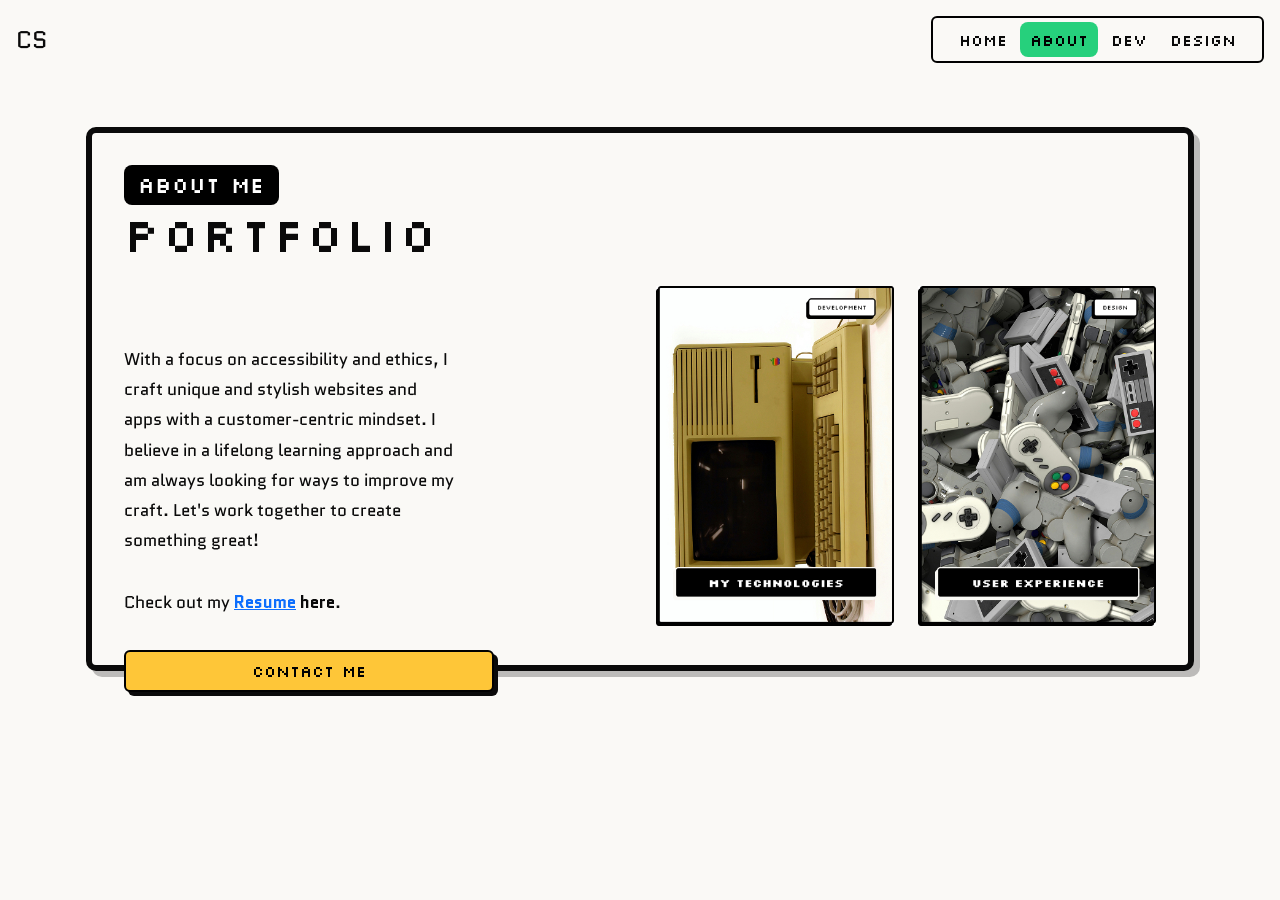
==== about.html @ 468667d7 "layout edits" ====
<!DOCTYPE html>
<html lang="en">

<head>
    <meta charset="UTF-8">
    <meta name="viewport" content="width=device-width, initial-scale=1.0">
    <title>About - Christina Suzuki</title>

    <link href="https://cdn.jsdelivr.net/npm/bootstrap@5.3.0/dist/css/bootstrap.min.css" rel="stylesheet">
    <link href="https://fonts.googleapis.com/css2?family=Quantico:wght@700&display=swap" rel="stylesheet">
    <link href="https://fonts.googleapis.com/css2?family=Silkscreen&display=swap" rel="stylesheet">
    <link href="https://fonts.googleapis.com/css2?family=Tiny5&display=swap" rel="stylesheet">
    <link rel="stylesheet" href="style.css">
</head>

<body class="theme-light text-center page-about">
    <header class="d-flex align-items-center p-3">
        <div class="logo fs-4 text-uppercase">CS</div>
        <nav>
            <ul class="nav border border-light rounded px-3 nav-pills-container">
                <li class="nav-item"><a class="nav-link text-light" href="index.html">Home</a></li>
                <li class="nav-item"><a class="nav-link text-light active" href="about.html">About</a></li>
                <li class="nav-item"><a class="nav-link text-light" href="dev.html">Dev</a></li>
                <li class="nav-item"><a class="nav-link text-light" href="design.html">Design</a></li>
            </ul>
        </nav>
    </header>

    <main class="container my-5">
        <div class="frame">
            <div class="mb-4">
                <div class="about-me-container">
                    <h2 class="h5 m-0 about-me-heading">ABOUT ME</h2>
                </div>
                <h1 class="display-5 portfolio-heading text-start"
                    style="font-family: 'Silkscreen', sans-serif; letter-spacing: 3px;">
                    PORTFOLIO</h1>
            </div>

            <div class="about-grid text-start">
                <section>
                    <div class="info-frame">
                        <p>With a focus on accessibility and ethics, I craft unique and stylish websites and apps with a
                            customer-centric mindset. I believe in a lifelong learning approach and am always looking
                            for
                            ways to
                            improve my craft. Let's work together to create something great!</p>
                        <p class="mt-3">Check out my <a href="#" class="fw-bold">Resume</a> <span
                                class="fw-bold">here</span>.</p>
                        <a class="btn btn-pixel mt-3" href="mailto:christina@example.com">CONTACT ME</a>
                    </div>
                </section>

                <section>
                    <div class="row g-4">
                        <div class="col-12 col-lg-6">
                            <a href="dev.html" class="card-poster card-poster-dev" aria-label="Go to development page"
                                title="My Technologies">
                                <img class="card-image" src="./src/card-technologies.jpg" alt="My Technologies">
                            </a>
                        </div>
                        <div class="col-12 col-lg-6">
                            <a href="design.html" class="card-poster card-poster-design" aria-label="Go to design page"
                                title="User Experience">
                                <img class="card-image" src="./src/card-design.jpg" alt="User Experience">
                            </a>
                        </div>
                    </div>
                </section>
            </div>
        </div>
    </main>

    <script src="https://cdn.jsdelivr.net/npm/bootstrap@5.3.0/dist/js/bootstrap.bundle.min.js"></script>
    <script src="script.js" defer></script>
</body>

</html>
---- style.css ----
/* Theme variables */
:root {
    --bg: #000000;
    --text: #FAF9F6;
    --muted: #c9c7c3;
    --border: #FAF9F6;
    --accent-orange: #F45727;
    --accent-yellow: #FDC94A;
    --accent-teal: #3D9E9C;
    --accent-blue: #376ADA;
    --accent-green: #26d07c;
}

.theme-light {
    --bg: #FAF9F6;
    --text: #0a0a0a;
    --border: #0a0a0a;
}

/* Custom Fonts and Basic Reset */
* {
    margin: 0;
    padding: 0;
    box-sizing: border-box;
}

body {
    background-color: var(--bg);
    color: var(--text);
    font-family: 'Quantico', sans-serif;
}

/* Container and Main Content */
.container {
    width: 100%;
    padding-left: 1rem;
    padding-right: 1rem;
    margin-left: auto;
    margin-right: auto;
}

@media (min-width: 576px) {
    .container {
        max-width: 540px;
    }
}

@media (min-width: 768px) {
    .container {
        max-width: 720px;
    }
}

@media (min-width: 992px) {
    .container {
        max-width: 960px;
    }
}

@media (min-width: 1200px) {
    .container {
        max-width: 1140px;
    }
}

/* Header and Navbar Styling */
header {
    display: flex;
    align-items: center;
    justify-content: space-between;
    padding: 1rem;
}

header .logo {
    flex-shrink: 0;
    line-height: 1;
}

header nav {
    display: flex;
    align-items: center;
}

.nav-pills-container {
    backdrop-filter: blur(0.5px);
    border: 2px solid var(--border);
    border-radius: 12px;
    padding-top: 0.25rem;
    padding-bottom: 0.25rem;
    box-shadow: 0 0 0 2px rgba(0, 0, 0, 0.3) inset;
    display: flex;
    flex-wrap: wrap;
    gap: 0.25rem;
}

.nav-link {
    font-family: 'Silkscreen', sans-serif;
    color: var(--text) !important;
    transition: background-color 0.25s ease, color 0.25s ease, transform 0.15s ease;
    border-radius: 8px;
    padding: .35rem .6rem;
    white-space: nowrap;
    font-size: clamp(0.7rem, 2vw, 1rem);
}

.nav-link:hover {
    transform: translateY(-1px);
}

/* Active color per page */
.page-home .nav-link.active {
    background-color: var(--accent-orange);
    color: #000 !important;
}

.page-about .nav-link.active {
    background-color: var(--accent-green);
    color: #000 !important;
}

.page-dev .nav-link.active {
    background-color: var(--accent-blue);
    color: #fff !important;
}

.page-design .nav-link.active {
    background-color: var(--accent-yellow);
    color: #000 !important;
}

header nav {
    display: flex;
    align-items: center;
    margin-left: auto !important;
    margin-right: 0 !important;
}

/* Intro Section Styling */
.intro .highlight {
    color: var(--accent-yellow);
}

.intro .highlight:nth-child(2) {
    color: var(--accent-teal);
}

.intro .small-text {
    font-size: clamp(0.8rem, 2vw, 1rem);
    color: var(--text);
}

.intro h1 {
    font-size: clamp(2rem, 8vw, 4rem);
    word-break: break-word;
}

.intro h2 {
    font-size: clamp(1.5rem, 5vw, 3rem);
}

.intro img {
    max-width: 100%;
    height: auto;
    width: clamp(100px, 30vw, 200px);
    height: clamp(100px, 30vw, 200px);
}

/* Button Styling */
.shadow-custom {
    box-shadow: 2px 2px 0px var(--border);
    font-weight: bold;
    border-radius: 5px;
}

.buttons {
    display: flex;
    justify-content: center;
    flex-wrap: wrap;
    gap: 1rem;
}

.btn-primary {
    background-color: var(--accent-blue);
    border: none;
    transition: transform 0.3s ease, background-color 0.3s ease;
    font-size: clamp(0.9rem, 2vw, 1rem);
    padding: clamp(0.4rem, 1vw, 0.6rem) clamp(0.8rem, 2vw, 1.2rem);
}

.btn-primary:hover {
    background-color: #2563eb;
    transform: scale(1.05);
}

/* Pixel-styled button */
.btn-pixel {
    background-color: transparent;
    color: var(--text);
    border: 3px solid var(--border);
    border-radius: 6px;
    padding: .5rem 1rem;
    font-family: 'Silkscreen', sans-serif;
    box-shadow: 4px 4px 0 0 var(--border);
}

.page-about .btn-pixel {
    background-color: #FEC638;
    color: #000;
    border-color: #FEC638;
}

.btn-pixel:hover {
    filter: brightness(1.05);
}

/* Framed container for light pages */
.frame {
    background-color: var(--bg);
    color: var(--text);
    border: 6px solid var(--border);
    border-radius: 10px;
    padding: 2rem;
    box-shadow: 6px 6px 0 rgba(0, 0, 0, 0.25);
}

/* About page layout */
.about-grid {
    display: grid;
    grid-template-columns: 1fr;
    gap: 1.25rem;
    align-items: center;
}

@media (min-width: 768px) {
    .about-grid {
        grid-template-columns: 1.2fr 1fr;
        gap: 2rem;
    }
}

.card-poster {
    border: none;
    outline: none;
    border-radius: 0;
    overflow: hidden;
    background: none;
    display: inline-block;
    width: auto;
    max-width: 100%;
    text-decoration: none;
    color: inherit;
    position: relative;
}

.card-poster:hover {
    transform: none;
}

.card-poster .card-overlay {
    display: none !important;
}

.card-image {
    display: block;
    width: 100%;
    height: auto;
}

.card-poster-dev {
    /* Background image set via JavaScript */
}

.card-poster-design {
    /* Background image set via JavaScript */
}

.poster-label {
    background: #000;
    color: #fff;
    font-family: 'Silkscreen', sans-serif;
    display: inline-block;
    padding: .35rem .8rem;
    border-radius: 8px;
    margin-top: .75rem;
}

/* hide any remaining accessory elements to show image-only cards */
.card-poster .badge,
.card-poster .poster-label {
    display: none !important;
}

/* Left info column styling for balance */
.about-grid>section:first-child {
    max-width: 370px;
    padding-right: 2rem;
}

.about-grid>section:first-child p {
    font-size: clamp(0.95rem, 1.4vw, 1.05rem);
    line-height: 1.8;
    color: var(--text);
    max-width: 330px;
}

.about-grid>section:first-child .btn-pixel {
    margin-top: 1.5rem;
    padding: .45rem .95rem;
}

/* Nav pill container black frame on about page */
.page-about .nav-pills-container {
    border: 2px solid #000 !important;
    box-shadow: none !important;
    background: transparent;
}

/* fixed info frame dimensions per design */
.info-frame {
    width: 370px;
    height: 232px;
    display: flex;
    flex-direction: column;
    justify-content: flex-start;
}

/* slight black stroke on contact button */
.page-about .btn-pixel {
    background-color: #FEC638;
    color: #000;
    border: 2px solid #000;
    padding: .45rem .95rem;
    min-width: auto;
}

.about-me-heading {
    display: block;
    background: #000;
    color: #fff;
    padding: .4rem .9rem;
    border-radius: 8px;
    font-size: clamp(1rem, 2.2vw, 1.4rem);
    font-family: 'Silkscreen', sans-serif;
    width: max-content;
    margin-left: 0;
}

.portfolio-heading {
    margin-bottom: 1rem;
}

/* Dev page tech badges */
.badges {
    display: grid;
    grid-template-columns: 1fr;
    gap: .8rem;
}

@media (min-width: 768px) {
    .badges {
        grid-template-columns: 1fr 1fr;
    }
}

@media (min-width: 1200px) {
    .badges {
        grid-template-columns: 1fr 1fr;
    }
}

.tech-badge {
    display: flex;
    align-items: center;
    justify-content: space-between;
    border: 3px solid var(--border);
    border-radius: 10px;
    padding: .6rem 1rem;
    font-family: 'Silkscreen', sans-serif;
    background: transparent;
    font-size: clamp(0.75rem, 2vw, 1rem);
    gap: 1rem;
}

.tech-badge .name {
    letter-spacing: 1px;
}

.dev-heading {
    font-family: 'Silkscreen', sans-serif;
    letter-spacing: 3px;
}

.arrow {
    font-size: 2rem;
    cursor: pointer;
    user-select: none;
}

.project-view {
    position: relative;
}

.project-view img {
    border: 6px solid var(--border);
    border-radius: 10px;
    max-width: 100%;
    height: auto;
}

.project-nav {
    position: absolute;
    top: 50%;
    transform: translateY(-50%);
    left: clamp(-1rem, -5vw, -2rem);
    right: clamp(-1rem, -5vw, -2rem);
    display: flex;
    justify-content: space-between;
}

/* Responsive Design */
@media (max-width: 576px) {
    body {
        font-size: 0.9rem;
    }

    header {
        flex-direction: column;
        align-items: flex-start;
        gap: 1rem;
        padding: 1rem !important;
    }

    header nav {
        width: 100%;
    }

    .nav-pills-container {
        width: 100%;
        justify-content: flex-start;
        flex-direction: row;
    }

    .nav-item {
        display: flex;
    }

    main.container {
        padding-left: 1rem !important;
        padding-right: 1rem !important;
    }

    .buttons {
        flex-direction: column;
        gap: 1rem;
    }

    .buttons .btn {
        width: 100%;
    }

    .frame {
        padding: 1.5rem;
        border-width: 4px;
    }

    .about-grid {
        gap: 1.5rem;
        grid-template-columns: 1fr !important;
    }

    .dev-heading {
        font-size: 1.5rem;
    }

    .row [class*='col-'] {
        margin-bottom: 1rem;
    }

    .intro .d-flex {
        flex-direction: column;
        gap: 1rem;
    }

    .project-nav {
        left: 0.5rem;
        right: 0.5rem;
    }

    .arrow {
        font-size: 1.5rem;
    }

    .display-5 {
        font-size: clamp(1.5rem, 6vw, 2.5rem) !important;
    }

    h1 {
        font-size: clamp(1.5rem, 6vw, 3rem) !important;
    }

    h2 {
        font-size: clamp(1.2rem, 5vw, 2rem) !important;
    }
}

@media (min-width: 577px) and (max-width: 992px) {
    header {
        gap: 1.5rem;
    }

    .nav-pills-container {
        flex-wrap: wrap;
    }

    .buttons {
        flex-wrap: wrap;
    }

    .about-grid {
        grid-template-columns: 1fr 1fr;
    }
}

@media (min-width: 993px) {
    header {
        justify-content: flex-start;
    }

    .portfolio-heading {
        margin-bottom: 1rem;
    }

    header nav {
        margin-left: 0;
    }

    .about-grid {
        grid-template-columns: 1fr 1fr;
    }
}
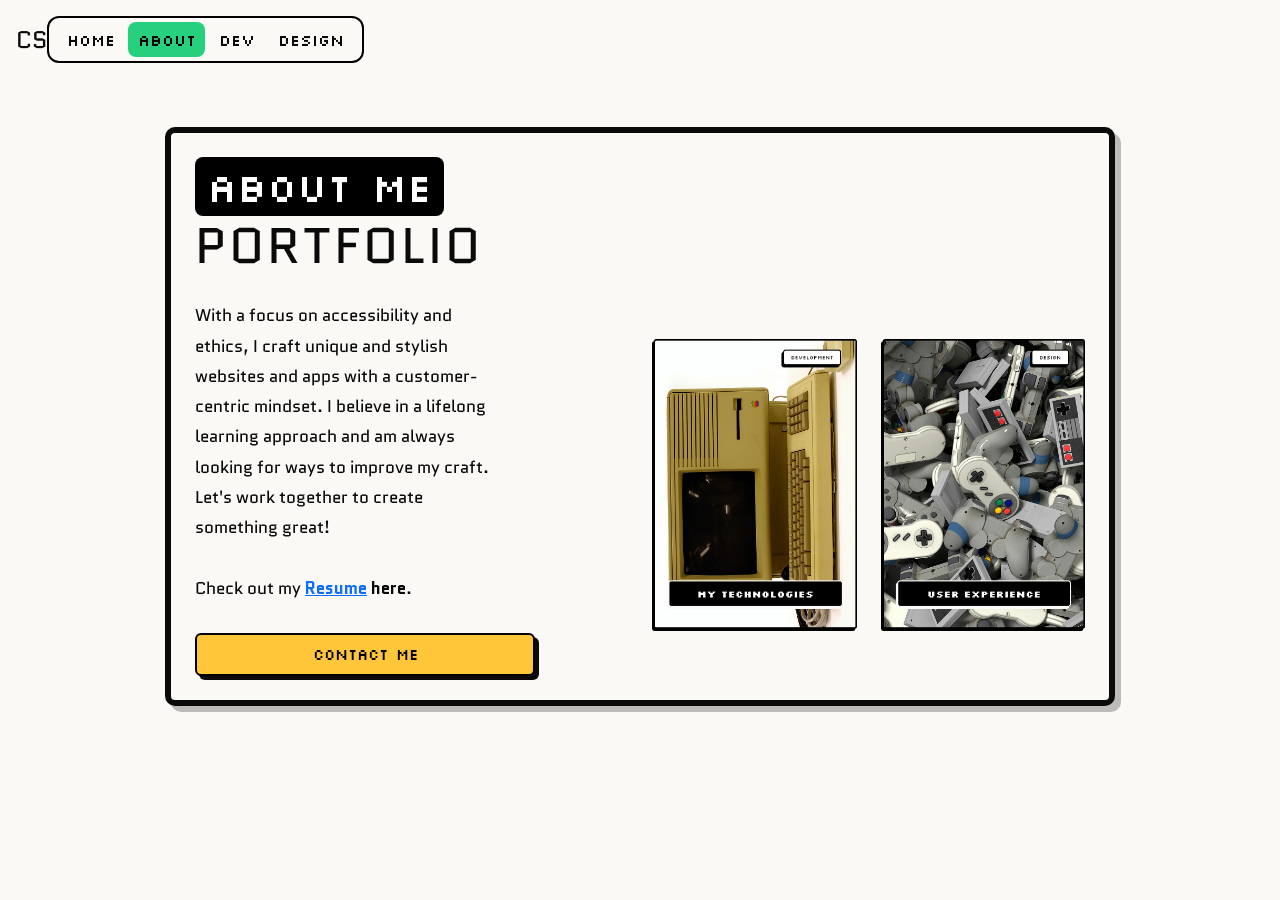
==== commit 442966d0: "refine navigation styling and improve typography across multiple pages" ====
--- a/about.html
+++ b/about.html
@@ -17,11 +17,11 @@
     <header class="d-flex align-items-center p-3">
         <div class="logo fs-4 text-uppercase">CS</div>
         <nav>
-            <ul class="nav border border-light rounded px-3 nav-pills-container">
-                <li class="nav-item"><a class="nav-link text-light" href="index.html">Home</a></li>
-                <li class="nav-item"><a class="nav-link text-light active" href="about.html">About</a></li>
-                <li class="nav-item"><a class="nav-link text-light" href="dev.html">Dev</a></li>
-                <li class="nav-item"><a class="nav-link text-light" href="design.html">Design</a></li>
+            <ul class="nav nav-pills-container">
+                <li class="nav-item"><a class="nav-link" href="index.html">Home</a></li>
+                <li class="nav-item"><a class="nav-link active" href="about.html">About</a></li>
+                <li class="nav-item"><a class="nav-link" href="dev.html">Dev</a></li>
+                <li class="nav-item"><a class="nav-link" href="design.html">Design</a></li>
             </ul>
         </nav>
     </header>
@@ -32,8 +32,7 @@
                 <div class="about-me-container">
                     <h2 class="h5 m-0 about-me-heading">ABOUT ME</h2>
                 </div>
-                <h1 class="display-5 portfolio-heading text-start"
-                    style="font-family: 'Silkscreen', sans-serif; letter-spacing: 3px;">
+                <h1 class="display-5 portfolio-heading text-start">
                     PORTFOLIO</h1>
             </div>
 
--- a/style.css
+++ b/style.css
@@ -30,39 +30,6 @@
     font-family: 'Quantico', sans-serif;
 }
 
-/* Container and Main Content */
-.container {
-    width: 100%;
-    padding-left: 1rem;
-    padding-right: 1rem;
-    margin-left: auto;
-    margin-right: auto;
-}
-
-@media (min-width: 576px) {
-    .container {
-        max-width: 540px;
-    }
-}
-
-@media (min-width: 768px) {
-    .container {
-        max-width: 720px;
-    }
-}
-
-@media (min-width: 992px) {
-    .container {
-        max-width: 960px;
-    }
-}
-
-@media (min-width: 1200px) {
-    .container {
-        max-width: 1140px;
-    }
-}
-
 /* Header and Navbar Styling */
 header {
     display: flex;
@@ -74,11 +41,6 @@
 header .logo {
     flex-shrink: 0;
     line-height: 1;
-}
-
-header nav {
-    display: flex;
-    align-items: center;
 }
 
 .nav-pills-container {
@@ -87,6 +49,8 @@
     border-radius: 12px;
     padding-top: 0.25rem;
     padding-bottom: 0.25rem;
+    padding-left: 0.5rem;
+    padding-right: 0.5rem;
     box-shadow: 0 0 0 2px rgba(0, 0, 0, 0.3) inset;
     display: flex;
     flex-wrap: wrap;
@@ -95,7 +59,7 @@
 
 .nav-link {
     font-family: 'Silkscreen', sans-serif;
-    color: var(--text) !important;
+    color: var(--text);
     transition: background-color 0.25s ease, color 0.25s ease, transform 0.15s ease;
     border-radius: 8px;
     padding: .35rem .6rem;
@@ -110,29 +74,22 @@
 /* Active color per page */
 .page-home .nav-link.active {
     background-color: var(--accent-orange);
-    color: #000 !important;
+    color: #000;
 }
 
 .page-about .nav-link.active {
     background-color: var(--accent-green);
-    color: #000 !important;
+    color: #000;
 }
 
 .page-dev .nav-link.active {
     background-color: var(--accent-blue);
-    color: #fff !important;
+    color: #fff;
 }
 
 .page-design .nav-link.active {
     background-color: var(--accent-yellow);
-    color: #000 !important;
-}
-
-header nav {
-    display: flex;
-    align-items: center;
-    margin-left: auto !important;
-    margin-right: 0 !important;
+    color: #000;
 }
 
 /* Intro Section Styling */
@@ -145,16 +102,19 @@
 }
 
 .intro .small-text {
+    font-family: 'Tiny5', sans-serif;
     font-size: clamp(0.8rem, 2vw, 1rem);
     color: var(--text);
 }
 
 .intro h1 {
+    font-family: 'Silkscreen', sans-serif;
     font-size: clamp(2rem, 8vw, 4rem);
     word-break: break-word;
 }
 
 .intro h2 {
+    font-family: 'Silkscreen', sans-serif;
     font-size: clamp(1.5rem, 5vw, 3rem);
 }
 
@@ -206,7 +166,10 @@
 .page-about .btn-pixel {
     background-color: #FEC638;
     color: #000;
-    border-color: #FEC638;
+    border: 2px solid #000;
+    padding: .35rem .8rem;
+    min-width: auto;
+    font-size: 0.95rem;
 }
 
 .btn-pixel:hover {
@@ -223,18 +186,31 @@
     box-shadow: 6px 6px 0 rgba(0, 0, 0, 0.25);
 }
 
+.page-about main.container {
+    max-width: 1453px;
+}
+
+.page-about .frame {
+    display: block;
+    width: auto;
+    max-width: 950px;
+    min-height: auto;
+    margin: 0 auto;
+    padding: 1.5rem 1.5rem;
+}
+
 /* About page layout */
 .about-grid {
     display: grid;
     grid-template-columns: 1fr;
-    gap: 1.25rem;
+    gap: 1rem;
     align-items: center;
 }
 
 @media (min-width: 768px) {
     .about-grid {
         grid-template-columns: 1.2fr 1fr;
-        gap: 2rem;
+        gap: 1.5rem;
     }
 }
 
@@ -250,14 +226,11 @@
     text-decoration: none;
     color: inherit;
     position: relative;
+    line-height: 0;
 }
 
 .card-poster:hover {
     transform: none;
-}
-
-.card-poster .card-overlay {
-    display: none !important;
 }
 
 .card-image {
@@ -266,87 +239,75 @@
     height: auto;
 }
 
-.card-poster-dev {
-    /* Background image set via JavaScript */
-}
-
-.card-poster-design {
-    /* Background image set via JavaScript */
-}
-
-.poster-label {
-    background: #000;
-    color: #fff;
-    font-family: 'Silkscreen', sans-serif;
-    display: inline-block;
-    padding: .35rem .8rem;
-    border-radius: 8px;
-    margin-top: .75rem;
-}
-
-/* hide any remaining accessory elements to show image-only cards */
-.card-poster .badge,
-.card-poster .poster-label {
-    display: none !important;
-}
-
 /* Left info column styling for balance */
 .about-grid>section:first-child {
-    max-width: 370px;
-    padding-right: 2rem;
+    max-width: 340px;
+    padding-right: 1.5rem;
 }
 
 .about-grid>section:first-child p {
     font-size: clamp(0.95rem, 1.4vw, 1.05rem);
     line-height: 1.8;
     color: var(--text);
-    max-width: 330px;
+    max-width: 310px;
 }
 
 .about-grid>section:first-child .btn-pixel {
     margin-top: 1.5rem;
-    padding: .45rem .95rem;
+    padding: .5rem 1rem;
 }
 
 /* Nav pill container black frame on about page */
 .page-about .nav-pills-container {
-    border: 2px solid #000 !important;
-    box-shadow: none !important;
+    border-color: #000;
+    box-shadow: none;
     background: transparent;
 }
 
 /* fixed info frame dimensions per design */
 .info-frame {
-    width: 370px;
-    height: 232px;
+    width: 340px;
     display: flex;
     flex-direction: column;
     justify-content: flex-start;
 }
 
-/* slight black stroke on contact button */
-.page-about .btn-pixel {
-    background-color: #FEC638;
-    color: #000;
-    border: 2px solid #000;
-    padding: .45rem .95rem;
-    min-width: auto;
-}
-
+/* Typography and spacing per design request */
 .about-me-heading {
     display: block;
     background: #000;
     color: #fff;
-    padding: .4rem .9rem;
+    padding: .35rem .75rem;
     border-radius: 8px;
-    font-size: clamp(1rem, 2.2vw, 1.4rem);
+    font-size: 40px;
+    font-weight: 400;
     font-family: 'Silkscreen', sans-serif;
     width: max-content;
     margin-left: 0;
+    margin-bottom: 0.9rem;
+    /* a little more spacing under ABOUT ME */
 }
 
 .portfolio-heading {
-    margin-bottom: 1rem;
+    font-size: 50px;
+    font-weight: 400;
+    letter-spacing: 3px;
+    margin-bottom: 0.2rem;
+}
+
+/* Info frame paragraph sizes */
+.info-frame p {
+    font-size: 20px;
+    font-weight: 400;
+    line-height: 1.6;
+    margin: 0 0 0.9rem 0;
+}
+
+.info-frame p+p {
+    /* the "Check out my Resume here." line */
+    font-size: 30px;
+    font-weight: 400;
+    margin-top: .25rem;
 }
 
 /* Dev page tech badges */
@@ -362,12 +323,6 @@
     }
 }
 
-@media (min-width: 1200px) {
-    .badges {
-        grid-template-columns: 1fr 1fr;
-    }
-}
-
 .tech-badge {
     display: flex;
     align-items: center;
@@ -388,6 +343,15 @@
 .dev-heading {
     font-family: 'Silkscreen', sans-serif;
     letter-spacing: 3px;
+}
+
+.dev-section-heading,
+.design-heading {
+    font-family: 'Silkscreen', sans-serif;
+}
+
+.dev-section-heading {
+    color: var(--accent-teal);
 }
 
 .arrow {
@@ -427,7 +391,7 @@
         flex-direction: column;
         align-items: flex-start;
         gap: 1rem;
-        padding: 1rem !important;
+        padding: 1rem;
     }
 
     header nav {
@@ -445,8 +409,8 @@
     }
 
     main.container {
-        padding-left: 1rem !important;
-        padding-right: 1rem !important;
+        padding-left: 1rem;
+        padding-right: 1rem;
     }
 
     .buttons {
@@ -465,7 +429,7 @@
 
     .about-grid {
         gap: 1.5rem;
-        grid-template-columns: 1fr !important;
+        grid-template-columns: 1fr;
     }
 
     .dev-heading {
@@ -490,17 +454,6 @@
         font-size: 1.5rem;
     }
 
-    .display-5 {
-        font-size: clamp(1.5rem, 6vw, 2.5rem) !important;
-    }
-
-    h1 {
-        font-size: clamp(1.5rem, 6vw, 3rem) !important;
-    }
-
-    h2 {
-        font-size: clamp(1.2rem, 5vw, 2rem) !important;
-    }
 }
 
 @media (min-width: 577px) and (max-width: 992px) {
@@ -527,7 +480,7 @@
     }
 
     .portfolio-heading {
-        margin-bottom: 1rem;
+        margin-bottom: .25rem;
     }
 
     header nav {
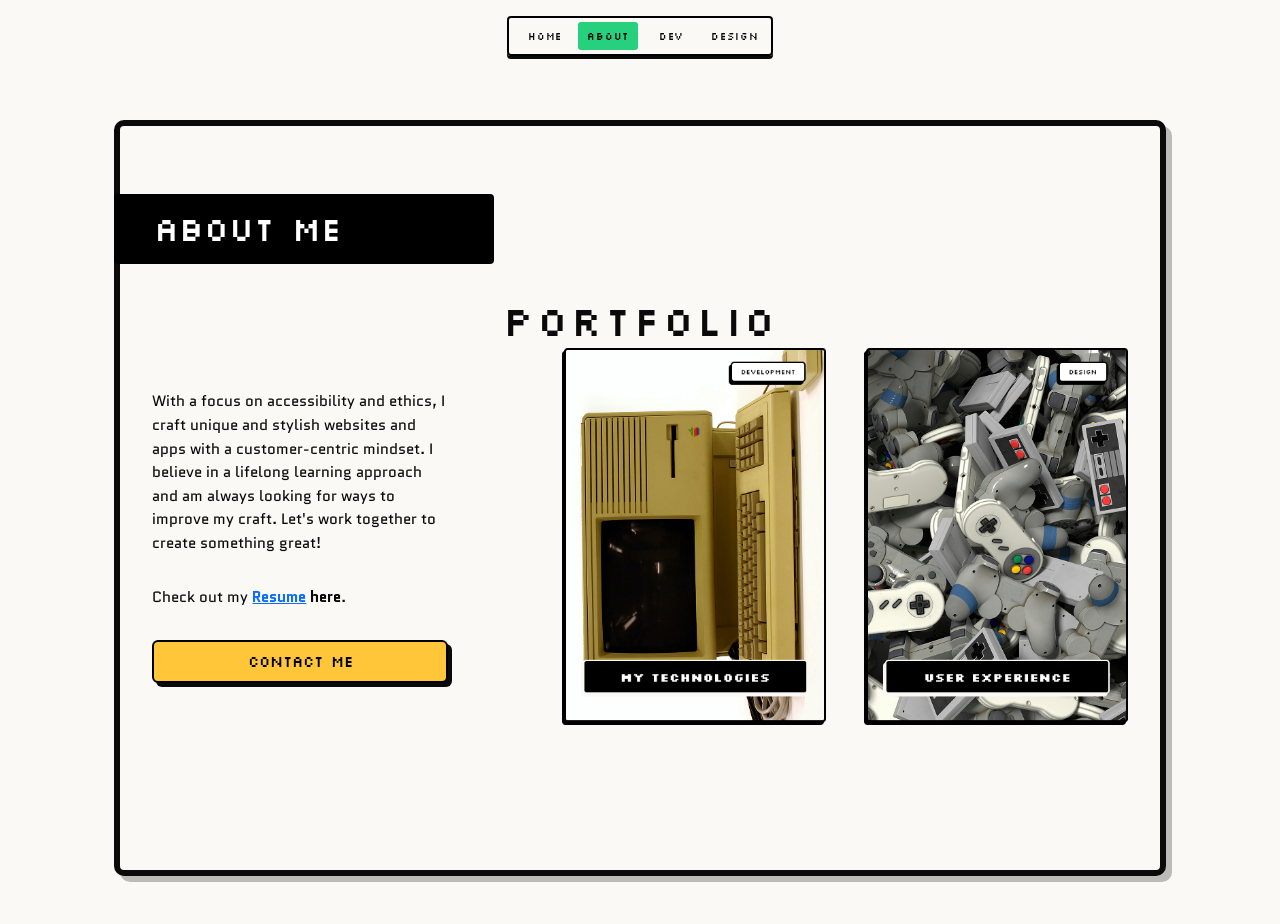
==== commit b67831f6: "refine layout and styling for about, design, and development pages to enhance responsiveness and vis" ====
--- a/about.html
+++ b/about.html
@@ -15,7 +15,6 @@
 
 <body class="theme-light text-center page-about">
     <header class="d-flex align-items-center p-3">
-        <div class="logo fs-4 text-uppercase">CS</div>
         <nav>
             <ul class="nav nav-pills-container">
                 <li class="nav-item"><a class="nav-link" href="index.html">Home</a></li>
@@ -28,15 +27,14 @@
 
     <main class="container my-5">
         <div class="frame">
-            <div class="mb-4">
+            <div class="about-heading-group">
                 <div class="about-me-container">
-                    <h2 class="h5 m-0 about-me-heading">ABOUT ME</h2>
+                    <h2 class="about-me-heading">ABOUT ME</h2>
                 </div>
-                <h1 class="display-5 portfolio-heading text-start">
-                    PORTFOLIO</h1>
+                <h1 class="portfolio-heading">PORTFOLIO</h1>
             </div>
 
-            <div class="about-grid text-start">
+            <div class="about-grid">
                 <section>
                     <div class="info-frame">
                         <p>With a focus on accessibility and ethics, I craft unique and stylish websites and apps with a
@@ -51,19 +49,15 @@
                 </section>
 
                 <section>
-                    <div class="row g-4">
-                        <div class="col-12 col-lg-6">
-                            <a href="dev.html" class="card-poster card-poster-dev" aria-label="Go to development page"
-                                title="My Technologies">
-                                <img class="card-image" src="./src/card-technologies.jpg" alt="My Technologies">
-                            </a>
-                        </div>
-                        <div class="col-12 col-lg-6">
-                            <a href="design.html" class="card-poster card-poster-design" aria-label="Go to design page"
-                                title="User Experience">
-                                <img class="card-image" src="./src/card-design.jpg" alt="User Experience">
-                            </a>
-                        </div>
+                    <div class="about-cards">
+                        <a href="dev.html" class="card-poster card-poster-dev" aria-label="Go to development page"
+                            title="My Technologies">
+                            <img class="card-image" src="./src/card-technologies.jpg" alt="My Technologies">
+                        </a>
+                        <a href="design.html" class="card-poster card-poster-design" aria-label="Go to design page"
+                            title="User Experience">
+                            <img class="card-image" src="./src/card-design.jpg" alt="User Experience">
+                        </a>
                     </div>
                 </section>
             </div>
--- a/style.css
+++ b/style.css
@@ -34,37 +34,44 @@
 header {
     display: flex;
     align-items: center;
-    justify-content: space-between;
+    justify-content: center;
     padding: 1rem;
+    position: relative;
 }
 
 header .logo {
     flex-shrink: 0;
     line-height: 1;
+    position: absolute;
+    left: 1rem;
 }
 
 .nav-pills-container {
-    backdrop-filter: blur(0.5px);
+    align-items: center;
+    background: transparent;
     border: 2px solid var(--border);
-    border-radius: 12px;
-    padding-top: 0.25rem;
-    padding-bottom: 0.25rem;
-    padding-left: 0.5rem;
-    padding-right: 0.5rem;
-    box-shadow: 0 0 0 2px rgba(0, 0, 0, 0.3) inset;
-    display: flex;
-    flex-wrap: wrap;
-    gap: 0.25rem;
+    border-radius: 4px;
+    box-shadow: 0 3px 0 var(--border);
+    display: flex;
+    flex-wrap: nowrap;
+    gap: 0.2rem;
+    padding: 0.25rem 0.35rem;
 }
 
 .nav-link {
+    align-items: center;
+    display: flex;
     font-family: 'Silkscreen', sans-serif;
     color: var(--text);
+    justify-content: center;
     transition: background-color 0.25s ease, color 0.25s ease, transform 0.15s ease;
-    border-radius: 8px;
-    padding: .35rem .6rem;
+    border-radius: 3px;
+    font-size: 0.6rem;
+    height: 1.75rem;
+    letter-spacing: 0.08em;
+    min-width: 3.75rem;
+    padding: 0.35rem 0.4rem;
     white-space: nowrap;
-    font-size: clamp(0.7rem, 2vw, 1rem);
 }
 
 .nav-link:hover {
@@ -92,62 +99,103 @@
     color: #000;
 }
 
-/* Intro Section Styling */
-.intro .highlight {
+/* Home page */
+.page-home .home-main {
+    max-width: 1200px;
+    min-height: calc(100vh - 5rem);
+    padding-left: 1rem;
+    padding-right: 1rem;
+}
+
+.page-home .home-hero {
+    align-items: center;
+    display: flex;
+    flex-direction: column;
+    padding-top: clamp(3.5rem, 8vh, 6.5rem);
+}
+
+.page-home .home-name {
+    align-items: baseline;
+    display: flex;
+    gap: clamp(1rem, 2vw, 2rem);
+    justify-content: center;
+    width: 100%;
+}
+
+.page-home .small-text {
+    font-family: 'Tiny5', sans-serif;
+    font-size: clamp(1.3rem, 2vw, 2rem);
+    color: var(--text);
+    white-space: nowrap;
+}
+
+.page-home .home-name h1 {
+    font-family: 'Silkscreen', sans-serif;
+    font-size: clamp(2.5rem, 5vw, 4rem);
+    line-height: 1.1;
+    margin: 0;
+}
+
+.page-home .home-intro {
+    font-size: clamp(1.1rem, 1.8vw, 1.65rem);
+    line-height: 1.55;
+    margin: clamp(1.5rem, 3vh, 2.25rem) 0 0;
+}
+
+.page-home .highlight {
+    font-weight: 700;
+}
+
+.page-home .highlight-yellow {
     color: var(--accent-yellow);
 }
 
-.intro .highlight:nth-child(2) {
+.page-home .highlight-teal {
     color: var(--accent-teal);
 }
 
-.intro .small-text {
-    font-family: 'Tiny5', sans-serif;
-    font-size: clamp(0.8rem, 2vw, 1rem);
-    color: var(--text);
-}
-
-.intro h1 {
-    font-family: 'Silkscreen', sans-serif;
-    font-size: clamp(2rem, 8vw, 4rem);
-    word-break: break-word;
-}
-
-.intro h2 {
-    font-family: 'Silkscreen', sans-serif;
-    font-size: clamp(1.5rem, 5vw, 3rem);
-}
-
-.intro img {
-    max-width: 100%;
+.page-home .home-profile {
+    display: block;
     height: auto;
-    width: clamp(100px, 30vw, 200px);
-    height: clamp(100px, 30vw, 200px);
+    margin: clamp(1rem, 2vh, 1.5rem) auto 0;
+    width: clamp(190px, 25vw, 325px);
+}
+
+.page-home .home-greeting {
+    font-family: 'Silkscreen', sans-serif;
+    font-size: clamp(2rem, 4vw, 3rem);
+    line-height: 1.1;
+    margin: clamp(0.75rem, 1.5vh, 1.25rem) 0 0;
 }
 
 /* Button Styling */
-.shadow-custom {
+.page-home .shadow-custom {
     box-shadow: 2px 2px 0px var(--border);
     font-weight: bold;
     border-radius: 5px;
 }
 
-.buttons {
+.page-home .home-buttons {
     display: flex;
     justify-content: center;
-    flex-wrap: wrap;
-    gap: 1rem;
-}
-
-.btn-primary {
+    gap: clamp(3rem, 9vw, 9rem);
+    margin: clamp(1.5rem, 3vh, 2.5rem) auto 0;
+    padding-bottom: 1rem;
+}
+
+.page-home .btn-primary {
     background-color: var(--accent-blue);
-    border: none;
+    border: 2px solid var(--border);
+    border-radius: 4px;
+    color: #fff;
+    font-family: 'Silkscreen', sans-serif;
     transition: transform 0.3s ease, background-color 0.3s ease;
-    font-size: clamp(0.9rem, 2vw, 1rem);
-    padding: clamp(0.4rem, 1vw, 0.6rem) clamp(0.8rem, 2vw, 1.2rem);
-}
-
-.btn-primary:hover {
+    font-size: clamp(0.7rem, 1vw, 0.9rem);
+    min-width: clamp(7.5rem, 10vw, 9rem);
+    padding: 0.6rem 1rem;
+}
+
+.page-home .btn-primary:hover {
     background-color: #2563eb;
     transform: scale(1.05);
 }
@@ -187,34 +235,39 @@
 }
 
 .page-about main.container {
-    max-width: 1453px;
+    max-width: none;
+    width: 84vw;
 }
 
 .page-about .frame {
     display: block;
-    width: auto;
-    max-width: 950px;
-    min-height: auto;
+    min-height: calc(100vh - 9rem);
     margin: 0 auto;
-    padding: 1.5rem 1.5rem;
+    padding: 1.5rem 2rem 2rem;
 }
 
 /* About page layout */
-.about-grid {
+.page-about .about-heading-group {
+    margin-top: 2.75rem;
+}
+
+.page-about .about-grid {
     display: grid;
-    grid-template-columns: 1fr;
-    gap: 1rem;
-    align-items: center;
+    grid-template-columns: minmax(260px, 320px) minmax(0, 1fr);
+    gap: clamp(3rem, 7vw, 7rem);
+    align-items: center;
+    text-align: left;
 }
 
 @media (min-width: 768px) {
-    .about-grid {
-        grid-template-columns: 1.2fr 1fr;
-        gap: 1.5rem;
-    }
-}
-
-.card-poster {
+    .page-about .about-cards {
+        display: grid;
+        grid-template-columns: repeat(2, minmax(0, 1fr));
+        gap: clamp(1.5rem, 3vw, 3rem);
+    }
+}
+
+.page-about .card-poster {
     border: none;
     outline: none;
     border-radius: 0;
@@ -229,30 +282,30 @@
     line-height: 0;
 }
 
-.card-poster:hover {
+.page-about .card-poster:hover {
     transform: none;
 }
 
-.card-image {
+.page-about .card-image {
     display: block;
     width: 100%;
     height: auto;
 }
 
 /* Left info column styling for balance */
-.about-grid>section:first-child {
-    max-width: 340px;
+.page-about .about-grid>section:first-child {
+    max-width: 320px;
     padding-right: 1.5rem;
 }
 
-.about-grid>section:first-child p {
-    font-size: clamp(0.95rem, 1.4vw, 1.05rem);
-    line-height: 1.8;
+.page-about .about-grid>section:first-child p {
+    font-size: clamp(0.95rem, 1.15vw, 1.15rem);
+    line-height: 1.55;
     color: var(--text);
     max-width: 310px;
 }
 
-.about-grid>section:first-child .btn-pixel {
+.page-about .about-grid>section:first-child .btn-pixel {
     margin-top: 1.5rem;
     padding: .5rem 1rem;
 }
@@ -260,125 +313,257 @@
 /* Nav pill container black frame on about page */
 .page-about .nav-pills-container {
     border-color: #000;
-    box-shadow: none;
     background: transparent;
 }
 
 /* fixed info frame dimensions per design */
-.info-frame {
-    width: 340px;
+.page-about .info-frame {
+    width: 100%;
     display: flex;
     flex-direction: column;
     justify-content: flex-start;
 }
 
 /* Typography and spacing per design request */
-.about-me-heading {
-    display: block;
+.page-about .about-me-heading {
     background: #000;
     color: #fff;
-    padding: .35rem .75rem;
-    border-radius: 8px;
-    font-size: 40px;
+    display: flex;
+    align-items: center;
+    height: 70px;
+    width: min(380px, 32vw);
+    padding: .35rem 2.5rem;
+    border-radius: 4px;
+    font-size: clamp(1.5rem, 2.6vw, 2.5rem);
     font-weight: 400;
     font-family: 'Silkscreen', sans-serif;
-    width: max-content;
-    margin-left: 0;
-    margin-bottom: 0.9rem;
-    /* a little more spacing under ABOUT ME */
-}
-
-.portfolio-heading {
-    font-size: 50px;
+    margin: 0 0 2rem calc(-2rem - 6px);
+}
+
+.page-about .portfolio-heading {
+    font-family: 'Silkscreen', sans-serif;
+    font-size: clamp(2rem, 3.2vw, 3.1rem);
     font-weight: 400;
     letter-spacing: 3px;
     margin-bottom: 0.2rem;
 }
 
 /* Info frame paragraph sizes */
-.info-frame p {
-    font-size: 20px;
+.page-about .info-frame p {
+    font-size: clamp(1rem, 1.3vw, 1.25rem);
     font-weight: 400;
     line-height: 1.6;
     margin: 0 0 0.9rem 0;
 }
 
-.info-frame p+p {
+.page-about .info-frame p+p {
     /* the "Check out my Resume here." line */
     font-size: 30px;
     font-weight: 400;
     margin-top: .25rem;
 }
 
-/* Dev page tech badges */
-.badges {
-    display: grid;
-    grid-template-columns: 1fr;
-    gap: .8rem;
-}
-
-@media (min-width: 768px) {
-    .badges {
-        grid-template-columns: 1fr 1fr;
-    }
-}
-
-.tech-badge {
-    display: flex;
-    align-items: center;
-    justify-content: space-between;
-    border: 3px solid var(--border);
-    border-radius: 10px;
-    padding: .6rem 1rem;
-    font-family: 'Silkscreen', sans-serif;
-    background: transparent;
-    font-size: clamp(0.75rem, 2vw, 1rem);
-    gap: 1rem;
-}
-
-.tech-badge .name {
-    letter-spacing: 1px;
-}
-
-.dev-heading {
-    font-family: 'Silkscreen', sans-serif;
-    letter-spacing: 3px;
-}
-
-.dev-section-heading,
-.design-heading {
-    font-family: 'Silkscreen', sans-serif;
-}
-
-.dev-section-heading {
-    color: var(--accent-teal);
-}
-
-.arrow {
-    font-size: 2rem;
-    cursor: pointer;
-    user-select: none;
-}
-
-.project-view {
-    position: relative;
-}
-
-.project-view img {
+/* Design page */
+.page-design .design-main {
+    max-width: none;
+    margin: 1rem auto 0;
+    padding-left: 0;
+    padding-right: 0;
+    width: 85vw;
+}
+
+.page-design .design-frame {
+    align-items: center;
+    background: var(--bg);
     border: 6px solid var(--border);
     border-radius: 10px;
-    max-width: 100%;
-    height: auto;
-}
-
-.project-nav {
+    box-shadow: 6px 6px 0 rgba(0, 0, 0, 0.25);
+    display: flex;
+    justify-content: center;
+    min-height: calc(100vh - 8rem);
+    position: relative;
+}
+
+.page-design .design-heading {
+    font-family: 'Silkscreen', sans-serif;
+    font-size: clamp(2rem, 4vw, 3.25rem);
+    font-weight: 400;
+    letter-spacing: 0.08em;
+    margin: 0;
+    text-shadow: 3px 3px 0 rgba(0, 0, 0, 0.2);
+}
+
+.page-design .design-socials {
+    align-items: center;
+    bottom: 1.5rem;
+    display: flex;
+    gap: 0.75rem;
     position: absolute;
+    right: 1.5rem;
+}
+
+.page-design .design-socials a {
+    align-items: center;
+    display: flex;
+    justify-content: center;
+    transition: transform 0.2s ease;
+}
+
+.page-design .design-socials img {
+    display: block;
+    height: 3rem;
+    object-fit: contain;
+    width: 3rem;
+}
+
+.page-design .design-socials a:hover {
+    transform: translateY(-2px);
+}
+
+.page-design .design-socials a:focus-visible {
+    border-radius: 4px;
+    outline: 3px solid var(--accent-yellow);
+    outline-offset: 4px;
+}
+
+/* Dev page */
+.page-dev .dev-main {
+    max-width: 1160px;
+    padding-top: 1rem;
+}
+
+.page-dev .dev-heading {
+    align-items: center;
+    display: flex;
+    gap: clamp(1rem, 3vw, 3rem);
+    justify-content: center;
+    margin: 0 0 clamp(2rem, 5vh, 4rem);
+}
+
+.page-dev .dev-heading span {
+    color: var(--accent-yellow);
+}
+
+.page-dev .dev-layout {
+    display: grid;
+    grid-template-columns: minmax(360px, 0.9fr) minmax(500px, 1.1fr);
+    gap: clamp(3rem, 8vw, 8rem);
+}
+
+.page-dev .dev-section-heading {
+    margin: 0 0 1.5rem;
+}
+
+.page-dev .projects-section {
+    min-width: 0;
+}
+
+.page-dev .project-view {
+    margin: 0 auto;
+    max-width: 388px;
+    position: relative;
+}
+
+.page-dev .tech-badges {
+    display: grid;
+    gap: 1rem 2rem;
+    grid-template-columns: repeat(2, minmax(0, 1fr));
+}
+
+.page-dev .tech-badge {
+    align-items: center;
+    background: #000;
+    border: 3px solid var(--border);
+    border-radius: 0;
+    display: flex;
+    gap: 0.75rem;
+    height: 3rem;
+    justify-content: flex-start;
+    min-width: 0;
+    padding: 0.35rem 0.55rem;
+    position: relative;
+}
+
+.page-dev .tech-badge::after {
+    border-bottom: 2px solid var(--border);
+    border-left: 2px solid var(--border);
+    bottom: -7px;
+    content: '';
+    height: 6px;
+    left: 0.7rem;
+    position: absolute;
+    width: 1.2rem;
+}
+
+.page-dev .tech-icon {
+    color: var(--accent-teal);
+    flex: 0 0 2rem;
+    font-family: 'Silkscreen', sans-serif;
+    font-size: 0.6rem;
+    text-align: center;
+}
+
+.page-dev .tech-badge .name {
+    color: var(--accent-yellow);
+    font-family: 'Silkscreen', sans-serif;
+    font-size: clamp(0.65rem, 1vw, 0.9rem);
+    letter-spacing: 0.04em;
+    min-width: 0;
+    overflow-wrap: anywhere;
+    text-align: center;
+}
+
+.page-dev .project-caption {
+    font-size: clamp(1rem, 1.4vw, 1.25rem);
+    margin: 4rem 0 0;
+    text-align: center;
+}
+
+.page-dev .arrow {
+    align-items: center;
+    background: transparent;
+    border: 0;
+    color: var(--text);
+    display: flex;
+    font-family: 'Silkscreen', sans-serif;
+    font-size: 2.5rem;
+    height: 3rem;
+    justify-content: center;
+    padding: 0;
+    width: 3rem;
+}
+
+.page-dev .arrow:hover,
+.page-dev .arrow:focus-visible {
+    color: var(--accent-yellow);
+}
+
+.page-dev .project-view img {
+    aspect-ratio: 388 / 554;
+    border: 6px solid var(--border);
+    border-radius: 0;
+    object-fit: cover;
+    width: 100%;
+}
+
+.page-dev .project-nav {
+    display: flex;
+    left: -4rem;
+    position: absolute;
+    right: -4rem;
     top: 50%;
     transform: translateY(-50%);
-    left: clamp(-1rem, -5vw, -2rem);
-    right: clamp(-1rem, -5vw, -2rem);
-    display: flex;
     justify-content: space-between;
+}
+
+.page-dev .stack-section {
+    min-width: 0;
+}
+
+.page-dev .dev-section-heading {
+    color: var(--accent-teal);
+    font-family: 'Silkscreen', sans-serif;
+    letter-spacing: 0.12em;
 }
 
 /* Responsive Design */
@@ -389,19 +574,22 @@
 
     header {
         flex-direction: column;
-        align-items: flex-start;
+        align-items: center;
         gap: 1rem;
         padding: 1rem;
     }
 
+    header .logo {
+        position: static;
+    }
+
     header nav {
-        width: 100%;
+        width: auto;
     }
 
     .nav-pills-container {
-        width: 100%;
-        justify-content: flex-start;
-        flex-direction: row;
+        max-width: 100%;
+        overflow-x: auto;
     }
 
     .nav-item {
@@ -413,13 +601,102 @@
         padding-right: 1rem;
     }
 
-    .buttons {
+    .page-home .home-main {
+        min-height: auto;
+    }
+
+    .page-home .home-hero {
+        padding-top: 2rem;
+    }
+
+    .page-home .home-name {
+        align-items: center;
+        flex-direction: column;
+        gap: 0.75rem;
+    }
+
+    .page-home .small-text {
+        font-size: 1.25rem;
+    }
+
+    .page-home .home-name h1 {
+        font-size: clamp(2rem, 10vw, 3rem);
+    }
+
+    .page-home .home-intro {
+        font-size: 1rem;
+    }
+
+    .page-home .home-buttons {
+        align-items: center;
         flex-direction: column;
         gap: 1rem;
     }
 
-    .buttons .btn {
+    .page-home .home-buttons .btn {
+        width: min(100%, 12rem);
+    }
+
+    .page-about main.container {
+        width: calc(100% - 2rem);
+    }
+
+    .page-about .frame {
+        min-height: auto;
+        padding: 1rem;
+    }
+
+    .page-about .about-heading-group {
+        margin-top: 1rem;
+    }
+
+    .page-about .about-me-heading {
+        height: 3.5rem;
+        margin-left: 0;
+        padding-left: 1rem;
         width: 100%;
+    }
+
+    .page-about .about-grid {
+        grid-template-columns: 1fr;
+        gap: 2rem;
+    }
+
+    .page-about .about-grid>section:first-child {
+        max-width: none;
+        padding-right: 0;
+    }
+
+    .page-about .about-cards {
+        display: grid;
+        gap: 1.5rem;
+        grid-template-columns: 1fr;
+    }
+
+    .page-design .design-main {
+        margin-top: 1rem;
+        width: calc(100% - 2rem);
+    }
+
+    .page-design .design-frame {
+        min-height: calc(100vh - 10rem);
+        padding: 1rem;
+    }
+
+    .page-design .design-heading {
+        font-size: clamp(1.5rem, 8vw, 2.25rem);
+        text-align: center;
+    }
+
+    .page-design .design-socials {
+        bottom: 1rem;
+        gap: 0.5rem;
+        right: 1rem;
+    }
+
+    .page-design .design-socials img {
+        height: 2.5rem;
+        width: 2.5rem;
     }
 
     .frame {
@@ -432,25 +709,28 @@
         grid-template-columns: 1fr;
     }
 
-    .dev-heading {
+    .page-dev .dev-heading {
         font-size: 1.5rem;
+    }
+
+    .page-dev .dev-layout {
+        grid-template-columns: 1fr;
+    }
+
+    .page-dev .tech-badges {
+        grid-template-columns: 1fr;
     }
 
     .row [class*='col-'] {
         margin-bottom: 1rem;
     }
 
-    .intro .d-flex {
-        flex-direction: column;
-        gap: 1rem;
-    }
-
-    .project-nav {
+    .page-dev .project-nav {
         left: 0.5rem;
         right: 0.5rem;
     }
 
-    .arrow {
+    .page-dev .arrow {
         font-size: 1.5rem;
     }
 
@@ -462,31 +742,28 @@
     }
 
     .nav-pills-container {
-        flex-wrap: wrap;
-    }
-
-    .buttons {
-        flex-wrap: wrap;
+        max-width: calc(100vw - 2rem);
+        overflow-x: auto;
     }
 
     .about-grid {
         grid-template-columns: 1fr 1fr;
     }
+
+    .page-dev .dev-layout {
+        grid-template-columns: 1fr;
+    }
 }
 
 @media (min-width: 993px) {
     header {
-        justify-content: flex-start;
+        justify-content: center;
     }
 
     .portfolio-heading {
         margin-bottom: .25rem;
     }
 
-    header nav {
-        margin-left: 0;
-    }
-
     .about-grid {
         grid-template-columns: 1fr 1fr;
     }
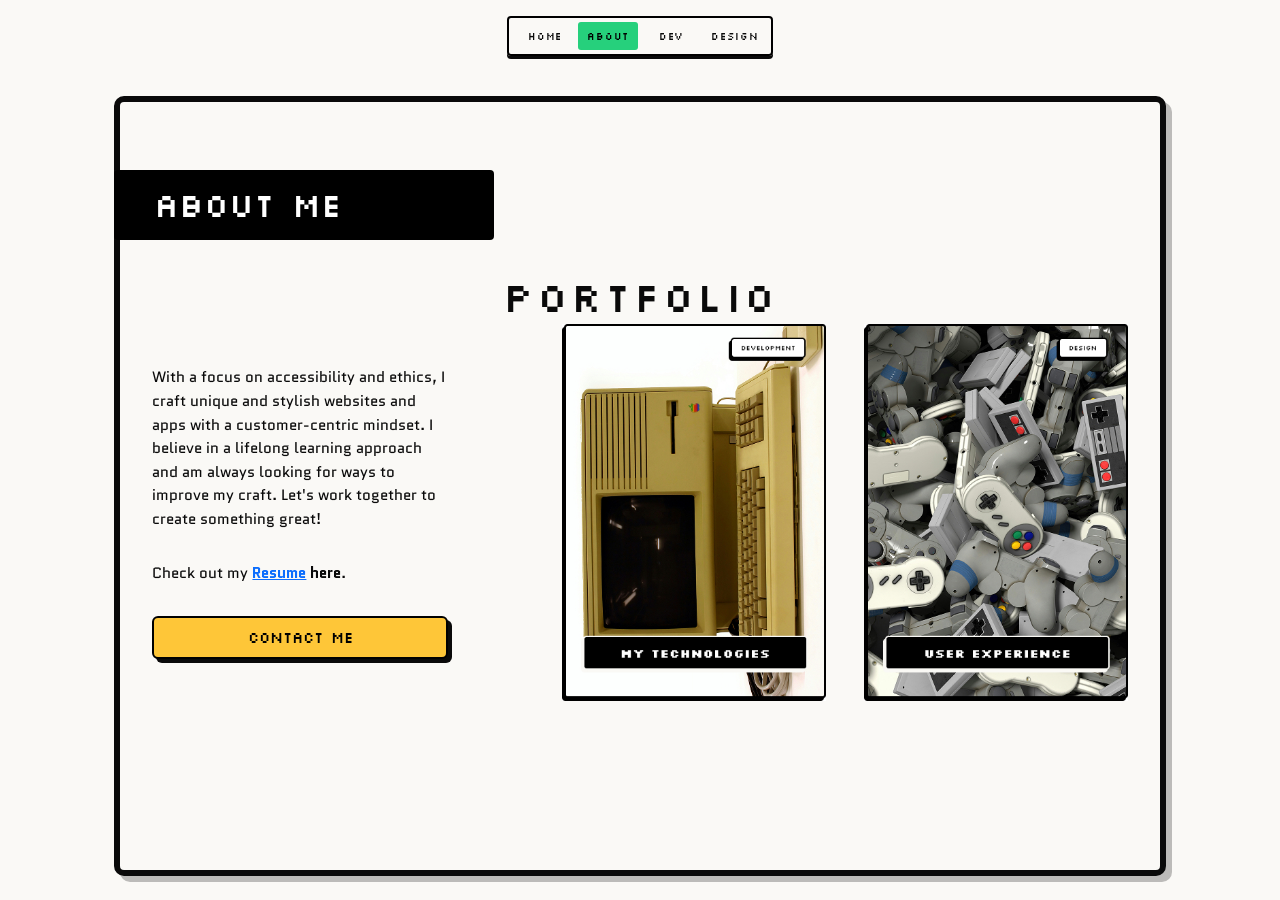
==== commit db3c34b5: "refine layout and styling for about page to enhance responsiveness and visual consistency" ====
--- a/about.html
+++ b/about.html
@@ -25,7 +25,7 @@
         </nav>
     </header>
 
-    <main class="container my-5">
+    <main class="container about-main">
         <div class="frame">
             <div class="about-heading-group">
                 <div class="about-me-container">
--- a/style.css
+++ b/style.css
@@ -24,10 +24,25 @@
     box-sizing: border-box;
 }
 
+html,
+body {
+    margin: 0;
+    min-height: 100%;
+    width: 100%;
+}
+
 body {
     background-color: var(--bg);
     color: var(--text);
     font-family: 'Quantico', sans-serif;
+    min-height: 100dvh;
+}
+
+.page-home,
+.page-about,
+.page-dev,
+.page-design {
+    min-height: 100dvh;
 }
 
 /* Header and Navbar Styling */
@@ -234,15 +249,17 @@
     box-shadow: 6px 6px 0 rgba(0, 0, 0, 0.25);
 }
 
-.page-about main.container {
+.page-about .about-main {
     max-width: none;
+    margin: 1.5rem auto 0;
     width: 84vw;
 }
 
 .page-about .frame {
     display: block;
-    min-height: calc(100vh - 9rem);
+    height: calc(100dvh - 7.5rem);
     margin: 0 auto;
+    min-height: 0;
     padding: 1.5rem 2rem 2rem;
 }
 
@@ -288,7 +305,9 @@
 
 .page-about .card-image {
     display: block;
-    width: 100%;
+    object-fit: contain;
+    max-width: 100%;
+    width: auto;
     height: auto;
 }
 
@@ -366,7 +385,7 @@
 /* Design page */
 .page-design .design-main {
     max-width: none;
-    margin: 1rem auto 0;
+    margin: 0.25rem auto 0;
     padding-left: 0;
     padding-right: 0;
     width: 85vw;
@@ -380,13 +399,13 @@
     box-shadow: 6px 6px 0 rgba(0, 0, 0, 0.25);
     display: flex;
     justify-content: center;
-    min-height: calc(100vh - 8rem);
+    min-height: calc(100vh - 9rem);
     position: relative;
 }
 
 .page-design .design-heading {
     font-family: 'Silkscreen', sans-serif;
-    font-size: clamp(2rem, 4vw, 3.25rem);
+    font-size: clamp(2rem, 3.7vw, 3rem);
     font-weight: 400;
     letter-spacing: 0.08em;
     margin: 0;
@@ -399,7 +418,7 @@
     display: flex;
     gap: 0.75rem;
     position: absolute;
-    right: 1.5rem;
+    right: 2rem;
 }
 
 .page-design .design-socials a {
@@ -755,6 +774,47 @@
     }
 }
 
+@media (min-width: 993px) and (max-height: 820px) {
+    .page-home .home-hero {
+        padding-top: clamp(1.5rem, 5vh, 3rem);
+    }
+
+    .page-home .home-profile {
+        max-height: min(325px, 35vh);
+        width: auto;
+    }
+
+    .page-home .home-intro {
+        margin-top: 1rem;
+    }
+
+    .page-home .home-buttons {
+        margin-top: 1.25rem;
+    }
+
+    .page-dev .dev-heading {
+        margin-bottom: 1.5rem;
+    }
+
+    .page-dev .project-view img {
+        height: min(554px, calc(100dvh - 318px));
+        width: auto;
+    }
+
+    .page-dev .project-caption {
+        margin-top: 2rem;
+    }
+
+    .page-dev .tech-badge {
+        height: 2.6rem;
+        padding: 0.25rem 0.5rem;
+    }
+
+    .page-dev .tech-badges {
+        gap: 0.6rem 1.5rem;
+    }
+}
+
 @media (min-width: 993px) {
     header {
         justify-content: center;
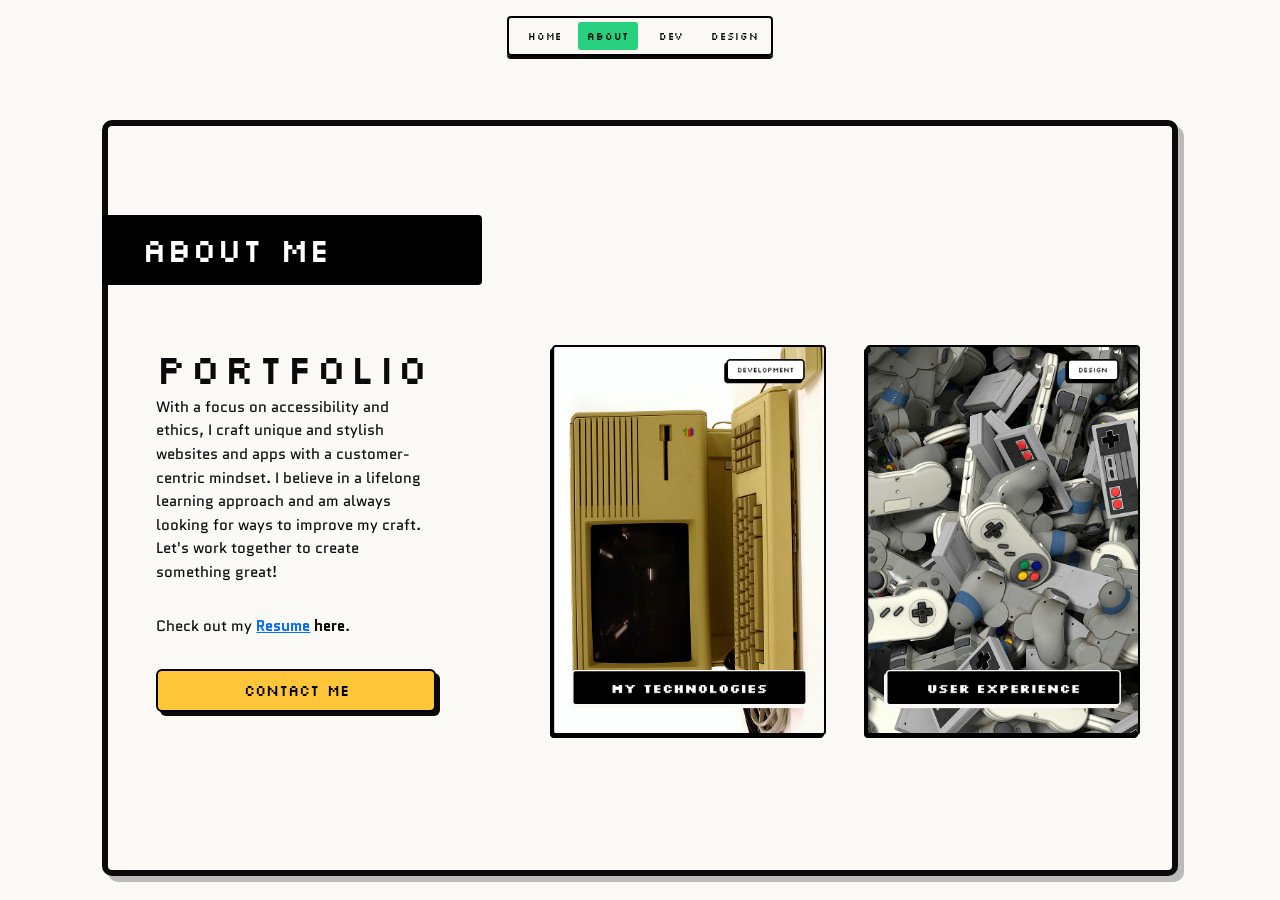
==== commit 5c99c2c9: "refine layout and styling for about page to improve spacing, responsiveness, and visual balance" ====
--- a/about.html
+++ b/about.html
@@ -31,11 +31,11 @@
                 <div class="about-me-container">
                     <h2 class="about-me-heading">ABOUT ME</h2>
                 </div>
-                <h1 class="portfolio-heading">PORTFOLIO</h1>
             </div>
 
             <div class="about-grid">
                 <section>
+                    <h1 class="portfolio-heading">PORTFOLIO</h1>
                     <div class="info-frame">
                         <p>With a focus on accessibility and ethics, I craft unique and stylish websites and apps with a
                             customer-centric mindset. I believe in a lifelong learning approach and am always looking
--- a/style.css
+++ b/style.css
@@ -251,13 +251,15 @@
 
 .page-about .about-main {
     max-width: none;
-    margin: 1.5rem auto 0;
+    margin: 3rem auto 0;
+    padding-left: 0;
+    padding-right: 0;
     width: 84vw;
 }
 
 .page-about .frame {
     display: block;
-    height: calc(100dvh - 7.5rem);
+    height: calc(100dvh - 9rem);
     margin: 0 auto;
     min-height: 0;
     padding: 1.5rem 2rem 2rem;
@@ -265,7 +267,7 @@
 
 /* About page layout */
 .page-about .about-heading-group {
-    margin-top: 2.75rem;
+    margin-top: 4.05rem;
 }
 
 .page-about .about-grid {
@@ -273,6 +275,7 @@
     grid-template-columns: minmax(260px, 320px) minmax(0, 1fr);
     gap: clamp(3rem, 7vw, 7rem);
     align-items: center;
+    margin-top: 2rem;
     text-align: left;
 }
 
@@ -281,6 +284,7 @@
         display: grid;
         grid-template-columns: repeat(2, minmax(0, 1fr));
         gap: clamp(1.5rem, 3vw, 3rem);
+        margin-top: 1.75rem;
     }
 }
 
@@ -297,6 +301,8 @@
     color: inherit;
     position: relative;
     line-height: 0;
+    justify-self: center;
+    width: min(100%, 350px);
 }
 
 .page-about .card-poster:hover {
@@ -307,13 +313,14 @@
     display: block;
     object-fit: contain;
     max-width: 100%;
-    width: auto;
+    width: 100%;
     height: auto;
 }
 
 /* Left info column styling for balance */
 .page-about .about-grid>section:first-child {
     max-width: 320px;
+    padding-left: 1rem;
     padding-right: 1.5rem;
 }
 
@@ -661,6 +668,7 @@
     }
 
     .page-about .frame {
+        height: auto;
         min-height: auto;
         padding: 1rem;
     }
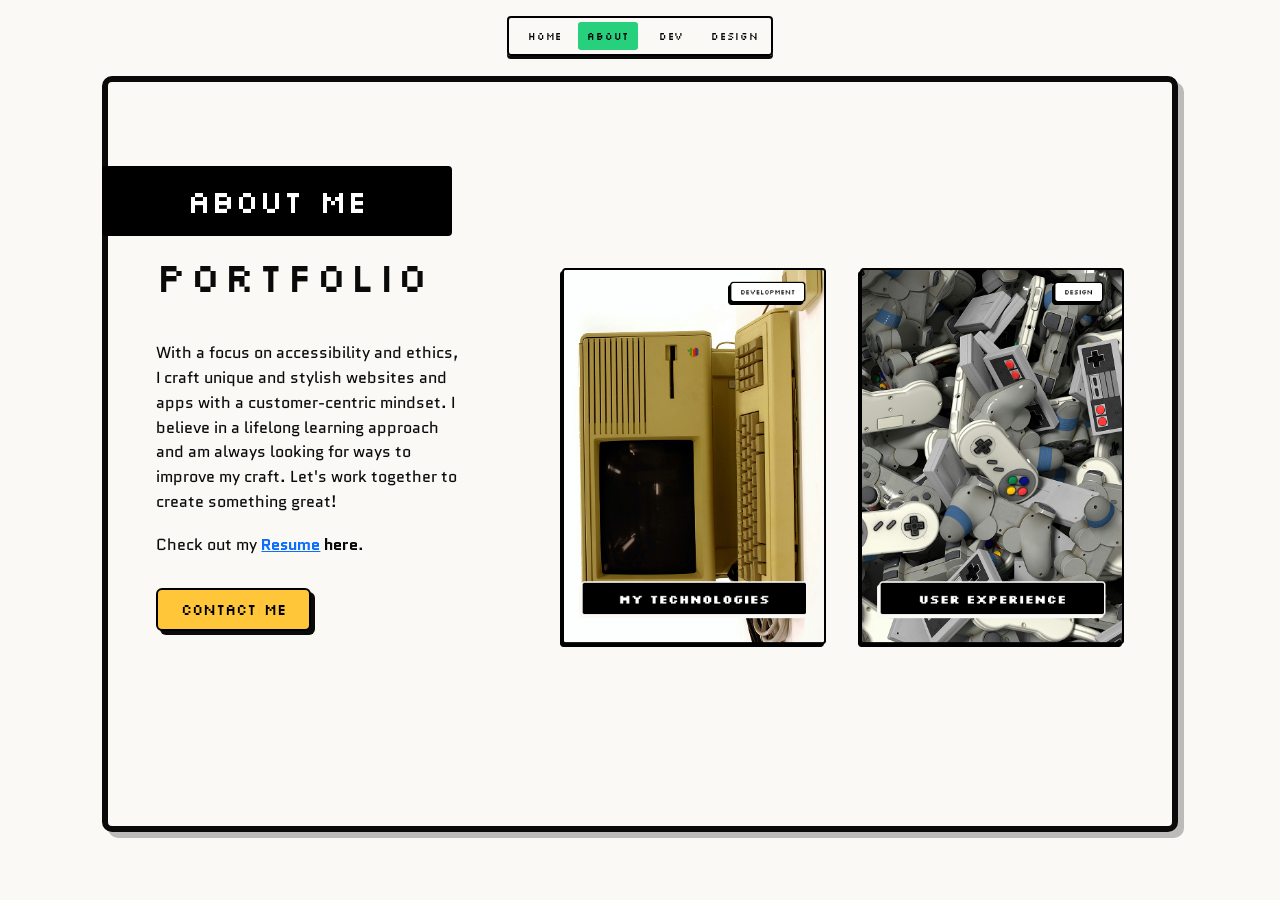
==== commit e7e6f405: "refactor about page layout and styles for improved readability and alignment" ====
--- a/about.html
+++ b/about.html
@@ -10,7 +10,7 @@
     <link href="https://fonts.googleapis.com/css2?family=Quantico:wght@700&display=swap" rel="stylesheet">
     <link href="https://fonts.googleapis.com/css2?family=Silkscreen&display=swap" rel="stylesheet">
     <link href="https://fonts.googleapis.com/css2?family=Tiny5&display=swap" rel="stylesheet">
-    <link rel="stylesheet" href="style.css">
+    <link rel="stylesheet" href="style.css?about-isolation=1">
 </head>
 
 <body class="theme-light text-center page-about">
@@ -42,21 +42,20 @@
                             for
                             ways to
                             improve my craft. Let's work together to create something great!</p>
-                        <p class="mt-3">Check out my <a href="#" class="fw-bold">Resume</a> <span
-                                class="fw-bold">here</span>.</p>
+                        <p>Check out my <a href="#" class="fw-bold">Resume</a> <span class="fw-bold">here</span>.</p>
                         <a class="btn btn-pixel mt-3" href="mailto:christina@example.com">CONTACT ME</a>
                     </div>
                 </section>
 
                 <section>
                     <div class="about-cards">
-                        <a href="dev.html" class="card-poster card-poster-dev" aria-label="Go to development page"
+                        <a href="dev.html" class="about-card about-card-dev" aria-label="Go to development page"
                             title="My Technologies">
-                            <img class="card-image" src="./src/card-technologies.jpg" alt="My Technologies">
+                            <img class="about-card-image" src="./src/card-technologies.jpg" alt="My Technologies">
                         </a>
-                        <a href="design.html" class="card-poster card-poster-design" aria-label="Go to design page"
+                        <a href="design.html" class="about-card about-card-design" aria-label="Go to design page"
                             title="User Experience">
-                            <img class="card-image" src="./src/card-design.jpg" alt="User Experience">
+                            <img class="about-card-image" src="./src/card-design.jpg" alt="User Experience">
                         </a>
                     </div>
                 </section>
--- a/style.css
+++ b/style.css
@@ -239,43 +239,37 @@
     filter: brightness(1.05);
 }
 
-/* Framed container for light pages */
-.frame {
+.page-about .about-main {
+    max-width: 1280px;
+    width: 84vw;
+    margin: 0.25rem auto 0;
+    padding: 0;
+}
+
+.page-about .frame {
     background-color: var(--bg);
-    color: var(--text);
     border: 6px solid var(--border);
     border-radius: 10px;
-    padding: 2rem;
     box-shadow: 6px 6px 0 rgba(0, 0, 0, 0.25);
-}
-
-.page-about .about-main {
-    max-width: none;
-    margin: 3rem auto 0;
-    padding-left: 0;
-    padding-right: 0;
-    width: 84vw;
-}
-
-.page-about .frame {
-    display: block;
-    height: calc(100dvh - 9rem);
+    color: var(--text);
+    width: 100%;
+    height: calc(100vh - 9rem);
     margin: 0 auto;
-    min-height: 0;
-    padding: 1.5rem 2rem 2rem;
+    padding: 0 3rem 2.5rem;
+    position: relative;
 }
 
 /* About page layout */
 .page-about .about-heading-group {
-    margin-top: 4.05rem;
+    padding-top: 5.25rem;
 }
 
 .page-about .about-grid {
     display: grid;
-    grid-template-columns: minmax(260px, 320px) minmax(0, 1fr);
-    gap: clamp(3rem, 7vw, 7rem);
-    align-items: center;
-    margin-top: 2rem;
+    grid-template-columns: 340px 1fr;
+    column-gap: 4rem;
+    align-items: start;
+    margin-top: 0;
     text-align: left;
 }
 
@@ -283,33 +277,32 @@
     .page-about .about-cards {
         display: grid;
         grid-template-columns: repeat(2, minmax(0, 1fr));
-        gap: clamp(1.5rem, 3vw, 3rem);
-        margin-top: 1.75rem;
-    }
-}
-
-.page-about .card-poster {
+        gap: 2rem;
+        margin-top: 0;
+    }
+}
+
+.page-about .about-card {
     border: none;
     outline: none;
     border-radius: 0;
     overflow: hidden;
     background: none;
     display: inline-block;
-    width: auto;
+    width: 280px;
     max-width: 100%;
     text-decoration: none;
     color: inherit;
     position: relative;
     line-height: 0;
     justify-self: center;
-    width: min(100%, 350px);
-}
-
-.page-about .card-poster:hover {
+}
+
+.page-about .about-card:hover {
     transform: none;
 }
 
-.page-about .card-image {
+.page-about .about-card-image {
     display: block;
     object-fit: contain;
     max-width: 100%;
@@ -319,13 +312,14 @@
 
 /* Left info column styling for balance */
 .page-about .about-grid>section:first-child {
-    max-width: 320px;
-    padding-left: 1rem;
-    padding-right: 1.5rem;
+    width: 340px;
+    max-width: none;
+    padding: 0;
 }
 
 .page-about .about-grid>section:first-child p {
-    font-size: clamp(0.95rem, 1.15vw, 1.15rem);
+    font-size: 1rem;
+    font-weight: 400;
     line-height: 1.55;
     color: var(--text);
     max-width: 310px;
@@ -334,6 +328,8 @@
 .page-about .about-grid>section:first-child .btn-pixel {
     margin-top: 1.5rem;
     padding: .5rem 1rem;
+    width: 155px;
+    align-self: flex-start;
 }
 
 /* Nav pill container black frame on about page */
@@ -356,14 +352,15 @@
     color: #fff;
     display: flex;
     align-items: center;
+    justify-content: center;
+    width: 350px;
     height: 70px;
-    width: min(380px, 32vw);
-    padding: .35rem 2.5rem;
+    padding: 0;
     border-radius: 4px;
-    font-size: clamp(1.5rem, 2.6vw, 2.5rem);
+    font-family: 'Silkscreen', sans-serif;
+    font-size: 2rem;
     font-weight: 400;
-    font-family: 'Silkscreen', sans-serif;
-    margin: 0 0 2rem calc(-2rem - 6px);
+    margin: 0 0 2rem calc(-3rem - 6px);
 }
 
 .page-about .portfolio-heading {
@@ -371,20 +368,21 @@
     font-size: clamp(2rem, 3.2vw, 3.1rem);
     font-weight: 400;
     letter-spacing: 3px;
-    margin-bottom: 0.2rem;
+    margin-bottom: 1.5rem;
+    transform: translateY(-1rem);
 }
 
 /* Info frame paragraph sizes */
 .page-about .info-frame p {
-    font-size: clamp(1rem, 1.3vw, 1.25rem);
-    font-weight: 400;
-    line-height: 1.6;
+    font-size: 1rem;
+    font-weight: 300;
+    line-height: 1.55;
     margin: 0 0 0.9rem 0;
 }
 
 .page-about .info-frame p+p {
     /* the "Check out my Resume here." line */
-    font-size: 30px;
+    font-size: 1.15rem;
     font-weight: 400;
     margin-top: .25rem;
 }
@@ -454,60 +452,107 @@
 
 /* Dev page */
 .page-dev .dev-main {
-    max-width: 1160px;
-    padding-top: 1rem;
+    max-width: 1320px;
+    padding-top: 2.25rem;
 }
 
 .page-dev .dev-heading {
     align-items: center;
     display: flex;
-    gap: clamp(1rem, 3vw, 3rem);
-    justify-content: center;
-    margin: 0 0 clamp(2rem, 5vh, 4rem);
+    font-family: 'Silkscreen', sans-serif;
+    font-size: clamp(2.25rem, 2.55vw, 2.55rem);
+    font-weight: 400;
+    letter-spacing: 0.08em;
+    text-transform: uppercase;
+    gap: 0.65rem;
+    justify-content: center;
+    margin: 0 0 clamp(5rem, 8.75vh, 5.5rem);
+    margin-inline: auto;
+    width: fit-content;
 }
 
 .page-dev .dev-heading span {
     color: var(--accent-yellow);
-}
-
-.page-dev .dev-layout {
+    font-size: 0.78em;
+    line-height: 1;
+}
+
+.page-dev .dev-content {
     display: grid;
-    grid-template-columns: minmax(360px, 0.9fr) minmax(500px, 1.1fr);
-    gap: clamp(3rem, 8vw, 8rem);
+    grid-template-columns: 480px 520px;
+    gap: 45px;
+    margin-inline: auto;
+    max-width: 1045px;
 }
 
 .page-dev .dev-section-heading {
+    color: var(--accent-teal);
+    font-family: 'Silkscreen', sans-serif;
+    font-size: clamp(2.125rem, 2.35vw, 2.375rem);
+    font-weight: 400;
+    letter-spacing: 0.08em;
+    text-transform: uppercase;
     margin: 0 0 1.5rem;
 }
 
 .page-dev .projects-section {
+    width: 480px;
     min-width: 0;
+    display: flex;
+    flex-direction: column;
+    align-items: center;
+}
+
+
+.page-dev .project-stage {
+    width: 100%;
+    display: flex;
+    justify-content: center;
+    align-items: center;
 }
 
 .page-dev .project-view {
-    margin: 0 auto;
-    max-width: 388px;
+    width: 270px;
+    height: 370px;
+    margin: 0;
     position: relative;
 }
 
-.page-dev .tech-badges {
+.page-dev .tech-grid {
     display: grid;
-    gap: 1rem 2rem;
-    grid-template-columns: repeat(2, minmax(0, 1fr));
-}
+    grid-template-columns: repeat(2, 245px);
+    column-gap: 30px;
+    justify-content: center;
+    width: 100%;
+    max-width: 520px;
+    margin-inline: auto;
+}
+
 
 .page-dev .tech-badge {
     align-items: center;
     background: #000;
     border: 3px solid var(--border);
     border-radius: 0;
-    display: flex;
-    gap: 0.75rem;
-    height: 3rem;
+    clip-path: polygon(0 0,
+            calc(100% - 10px) 0,
+            100% 10px,
+            100% 100%,
+            10px 100%,
+            0 calc(100% - 10px));
+    display: flex;
+    gap: 0.5rem;
+    height: 52px;
     justify-content: flex-start;
     min-width: 0;
-    padding: 0.35rem 0.55rem;
+    padding: 0.35rem 0.6rem;
     position: relative;
+    background-image: radial-gradient(circle, var(--border) 1px, transparent 1.5px),
+        radial-gradient(circle, var(--border) 1px, transparent 1.5px),
+        radial-gradient(circle, var(--border) 1px, transparent 1.5px);
+    background-position: calc(100% - 0.6rem) 36%, calc(100% - 0.6rem) 50%, calc(100% - 0.6rem) 64%;
+    background-repeat: no-repeat;
+    background-size: 3px 3px;
 }
 
 .page-dev .tech-badge::after {
@@ -516,33 +561,54 @@
     bottom: -7px;
     content: '';
     height: 6px;
-    left: 0.7rem;
+    left: 0.9rem;
     position: absolute;
-    width: 1.2rem;
+    width: 1.35rem;
+}
+
+.page-dev .tech-badge::before {
+    border-right: 2px solid var(--border);
+    border-top: 2px solid var(--border);
+    content: '';
+    height: 6px;
+    position: absolute;
+    right: 0.9rem;
+    top: -7px;
+    width: 1.35rem;
+}
+
+.page-dev .tech-column {
+    display: flex;
+    flex-direction: column;
+    gap: 1.15rem;
+    width: 245px;
 }
 
 .page-dev .tech-icon {
-    color: var(--accent-teal);
-    flex: 0 0 2rem;
-    font-family: 'Silkscreen', sans-serif;
-    font-size: 0.6rem;
-    text-align: center;
+    flex: 0 0 1.5rem;
+    height: 1.5rem;
+    object-fit: contain;
+    width: 1.5rem;
 }
 
 .page-dev .tech-badge .name {
     color: var(--accent-yellow);
     font-family: 'Silkscreen', sans-serif;
-    font-size: clamp(0.65rem, 1vw, 0.9rem);
-    letter-spacing: 0.04em;
+    font-size: clamp(0.85rem, 1.25vw, 1.15rem);
+    letter-spacing: 0.03em;
     min-width: 0;
     overflow-wrap: anywhere;
     text-align: center;
 }
 
-.page-dev .project-caption {
-    font-size: clamp(1rem, 1.4vw, 1.25rem);
-    margin: 4rem 0 0;
+.page-dev .project-skills {
+    width: 100%;
+    margin: 3.75rem 0 0;
+    font-size: clamp(1.375rem, 1.5vw, 1.5625rem);
     text-align: center;
+    white-space: nowrap;
+    margin-top: 2rem;
+
 }
 
 .page-dev .arrow {
@@ -565,31 +631,107 @@
 }
 
 .page-dev .project-view img {
-    aspect-ratio: 388 / 554;
-    border: 6px solid var(--border);
+    display: block;
+    width: 100%;
+    height: 100%;
+    object-fit: cover;
+    object-position: center;
+    border: none;
     border-radius: 0;
-    object-fit: cover;
-    width: 100%;
 }
 
 .page-dev .project-nav {
-    display: flex;
-    left: -4rem;
     position: absolute;
-    right: -4rem;
     top: 50%;
+    left: -3.75rem;
+    right: -3.75rem;
+    display: flex;
+    justify-content: space-between;
     transform: translateY(-50%);
-    justify-content: space-between;
 }
 
 .page-dev .stack-section {
     min-width: 0;
-}
-
-.page-dev .dev-section-heading {
-    color: var(--accent-teal);
-    font-family: 'Silkscreen', sans-serif;
-    letter-spacing: 0.12em;
+    width: min(100%, 520px);
+}
+
+.page-dev .projects-section .dev-section-heading,
+.page-dev .stack-section .dev-section-heading {
+    width: 100%;
+    text-align: center;
+}
+
+/* DEV PROJECT FLIP CARD */
+
+.page-dev .project-card {
+    width: 100%;
+    height: 100%;
+    perspective: 1000px;
+}
+
+.page-dev .project-card-inner {
+    position: relative;
+    width: 100%;
+    height: 100%;
+    transition: transform 0.6s ease;
+    transform-style: preserve-3d;
+}
+
+.page-dev .project-card-front,
+.page-dev .project-card-back {
+    position: absolute;
+    width: 100%;
+    height: 100%;
+    backface-visibility: hidden;
+    -webkit-backface-visibility: hidden;
+}
+
+.page-dev .project-card-front {
+    transform: rotateY(0deg);
+}
+
+.page-dev .project-card-back {
+    transform: rotateY(180deg);
+}
+
+.page-dev .project-card:hover .project-card-inner,
+.page-dev .project-card:focus .project-card-inner {
+    transform: rotateY(180deg);
+}
+
+.page-dev .project-card-front img {
+    width: 100%;
+    height: 100%;
+    object-fit: cover;
+    object-position: center;
+    display: block;
+}
+
+/* PROJECT CARD BACK */
+
+.page-dev .project-card-back {
+    transform: rotateY(180deg);
+    display: flex;
+    flex-direction: column;
+    justify-content: center;
+    align-items: center;
+    padding: 2rem;
+    box-sizing: border-box;
+    text-align: center;
+    background-color: #000;
+    color: #fff;
+}
+
+.page-dev .project-card-back h3 {
+    margin: 0 0 1rem;
+    font-family: 'Silkscreen', sans-serif;
+    font-size: 1.5rem;
+}
+
+.page-dev .project-card-back p {
+    margin: 0 0 1rem;
+    font-size: 0.9rem;
+    line-height: 1.5;
 }
 
 /* Responsive Design */
@@ -726,12 +868,12 @@
         width: 2.5rem;
     }
 
-    .frame {
+    .page-about .frame {
         padding: 1.5rem;
         border-width: 4px;
     }
 
-    .about-grid {
+    .page-about .about-grid {
         gap: 1.5rem;
         grid-template-columns: 1fr;
     }
@@ -740,11 +882,15 @@
         font-size: 1.5rem;
     }
 
-    .page-dev .dev-layout {
+    .page-dev .dev-content {
         grid-template-columns: 1fr;
     }
 
-    .page-dev .tech-badges {
+    .page-dev .projects-section {
+        width: 100%;
+    }
+
+    .page-dev .tech-grid {
         grid-template-columns: 1fr;
     }
 
@@ -761,6 +907,10 @@
         font-size: 1.5rem;
     }
 
+    .page-dev .project-skills {
+        white-space: normal;
+    }
+
 }
 
 @media (min-width: 577px) and (max-width: 992px) {
@@ -773,11 +923,37 @@
         overflow-x: auto;
     }
 
-    .about-grid {
-        grid-template-columns: 1fr 1fr;
-    }
-
-    .page-dev .dev-layout {
+    .page-about .about-grid {
+        grid-template-columns: 1fr;
+    }
+
+    .page-about .frame {
+        height: auto;
+        min-height: auto;
+        padding-top: 0;
+    }
+
+    .page-about .about-cards {
+        margin-top: 2rem;
+    }
+
+    .page-about .about-heading-group {
+        margin-top: 0;
+        display: flex;
+        justify-content: center;
+    }
+
+    .page-about .about-me-container {
+        width: 100%;
+        display: flex;
+        justify-content: center;
+    }
+
+    .page-about .about-me-heading {
+        margin: 0;
+    }
+
+    .page-dev .dev-content {
         grid-template-columns: 1fr;
     }
 }
@@ -804,13 +980,17 @@
         margin-bottom: 1.5rem;
     }
 
+    .page-dev .project-view {
+        height: 340px;
+    }
+
     .page-dev .project-view img {
-        height: min(554px, calc(100dvh - 318px));
-        width: auto;
-    }
-
-    .page-dev .project-caption {
-        margin-top: 2rem;
+        height: 100%;
+        width: 100%;
+    }
+
+    .page-dev .project-skills {
+        margin-top: 1.25rem;
     }
 
     .page-dev .tech-badge {
@@ -818,8 +998,8 @@
         padding: 0.25rem 0.5rem;
     }
 
-    .page-dev .tech-badges {
-        gap: 0.6rem 1.5rem;
+    .page-dev .tech-column {
+        gap: 0.6rem;
     }
 }
 
@@ -827,12 +1007,4 @@
     header {
         justify-content: center;
     }
-
-    .portfolio-heading {
-        margin-bottom: .25rem;
-    }
-
-    .about-grid {
-        grid-template-columns: 1fr 1fr;
-    }
 }
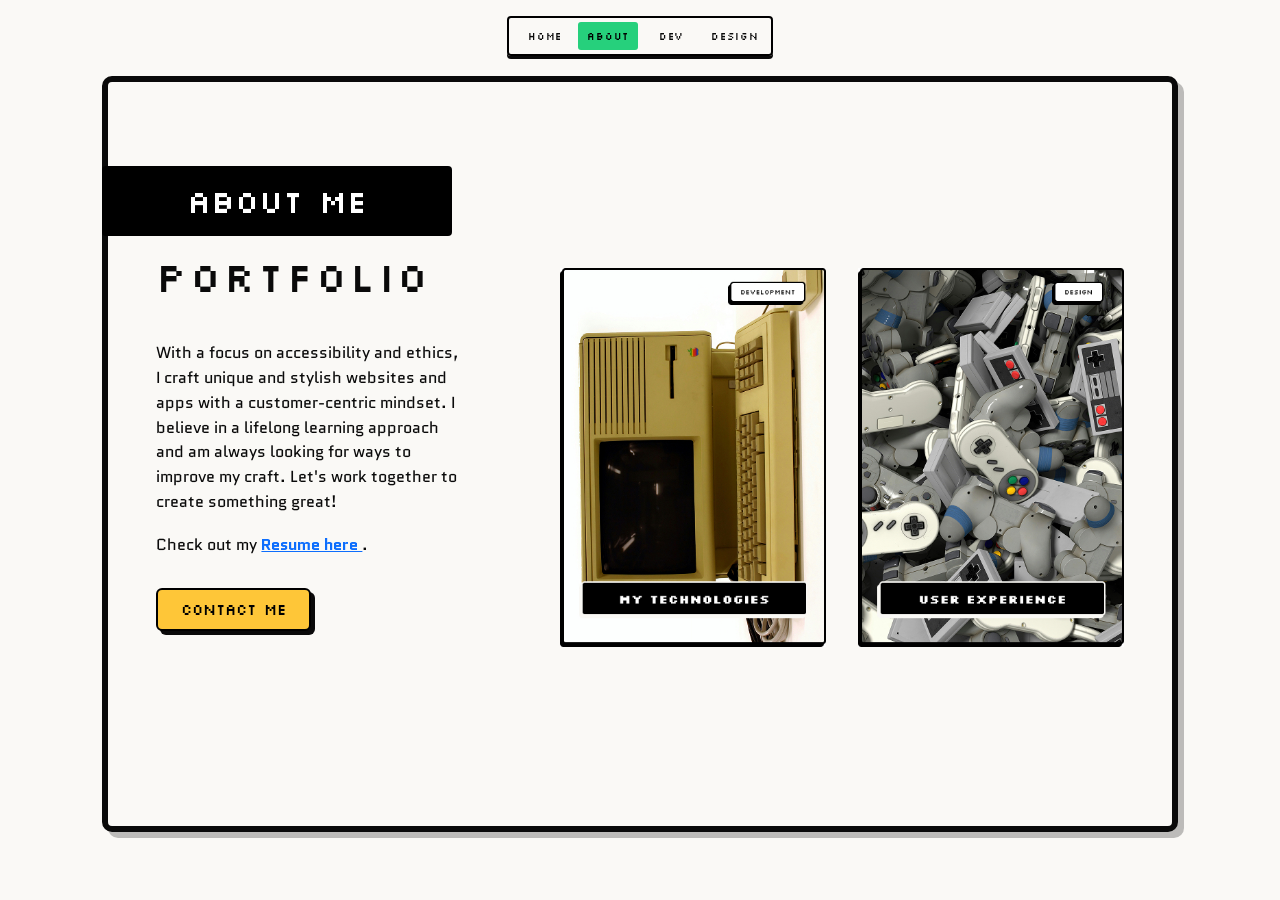
==== commit d3b2c1f5: "Add resume link and update contact email" ====
--- a/about.html
+++ b/about.html
@@ -42,8 +42,15 @@
                             for
                             ways to
                             improve my craft. Let's work together to create something great!</p>
-                        <p>Check out my <a href="#" class="fw-bold">Resume</a> <span class="fw-bold">here</span>.</p>
-                        <a class="btn btn-pixel mt-3" href="mailto:christina@example.com">CONTACT ME</a>
+                        <p>
+                            Check out my
+                            <a href="./src/Christina-Suzuki-Resume.pdf" class="fw-bold" target="_blank"
+                                rel="noopener noreferrer">
+                                Resume here
+                            </a>.
+                        </p>
+
+                        <a class="btn btn-pixel mt-3" href="mailto:christina.jean1996@outlook.com">CONTACT ME</a>
                     </div>
                 </section>
 
--- a/style.css
+++ b/style.css
@@ -389,22 +389,28 @@
 
 /* Design page */
 .page-design .design-main {
-    max-width: none;
+    max-width: 1280px;
+    width: 84vw;
     margin: 0.25rem auto 0;
-    padding-left: 0;
-    padding-right: 0;
-    width: 85vw;
+    padding: 0;
 }
 
 .page-design .design-frame {
-    align-items: center;
     background: var(--bg);
     border: 6px solid var(--border);
     border-radius: 10px;
     box-shadow: 6px 6px 0 rgba(0, 0, 0, 0.25);
-    display: flex;
-    justify-content: center;
-    min-height: calc(100vh - 9rem);
+
+    display: flex;
+    flex-direction: column;
+    align-items: center;
+    justify-content: flex-start;
+
+    width: 100%;
+    height: calc(100vh - 9rem);
+    min-height: 0;
+    margin: 0 auto;
+    padding: 2rem 3rem;
     position: relative;
 }
 
@@ -417,43 +423,390 @@
     text-shadow: 3px 3px 0 rgba(0, 0, 0, 0.2);
 }
 
-.page-design .design-socials {
-    align-items: center;
-    bottom: 1.5rem;
-    display: flex;
-    gap: 0.75rem;
+.page-design .design-machine-stage {
+    width: 100%;
+    display: flex;
+    justify-content: center;
+    align-items: flex-start;
+    margin-top: 1.5rem;
+}
+
+.page-design .design-machine-wrap {
+    position: relative;
+    width: min(100%, 520px);
+}
+
+.page-design .design-machines {
+    display: block;
+    width: 100%;
+    height: auto;
+    object-fit: contain;
+}
+
+.page-design .design-machine-hitbox {
     position: absolute;
-    right: 2rem;
-}
-
-.page-design .design-socials a {
-    align-items: center;
-    display: flex;
+    width: 19%;
+    height: 19%;
+    padding: 0;
+    border: none;
+    cursor: pointer;
+}
+
+/* Upper display windows */
+.page-design .design-machine-hitbox--blue-top {
+    left: 2%;
+    top: 6%;
+}
+
+.page-design .design-machine-hitbox--green-top {
+    left: 28%;
+    top: 6%;
+}
+
+.page-design .design-machine-hitbox--orange-top {
+    left: 54%;
+    top: 6%;
+}
+
+.page-design .design-machine-hitbox--pink-top {
+    left: 80%;
+    top: 6%;
+}
+
+/* Lower display windows */
+.page-design .design-machine-hitbox--blue-bottom {
+    left: 2%;
+    top: 50%;
+}
+
+.page-design .design-machine-hitbox--green-bottom {
+    left: 28%;
+    top: 50%;
+}
+
+.page-design .design-machine-hitbox--orange-bottom {
+    left: 54%;
+    top: 50%;
+}
+
+.page-design .design-machine-hitbox--pink-bottom {
+    left: 80%;
+    top: 50%;
+}
+
+/* TEMPORARY: Show clickable areas */
+.page-design .design-machine-hitbox {
+    background: transparent;
+    border: none;
+    cursor: pointer;
+}
+
+/* DESIGN PAGE REVEAL */
+
+.page-design .design-project-overlay[hidden] {
+    display: none;
+}
+
+.page-design .design-project-overlay {
+    position: fixed;
+    inset: 0;
+    z-index: 1000;
+    display: flex;
+    align-items: center;
     justify-content: center;
-    transition: transform 0.2s ease;
-}
-
-.page-design .design-socials img {
+    padding: 1rem;
+    background-color: rgba(0, 0, 0, 0.65);
+}
+
+.page-design .design-project-panel {
+    position: relative;
+    width: min(90vw, 950px);
+    max-height: 85vh;
+    overflow-y: auto;
+    padding: 3rem 2.5rem;
+    background: #faf9f6;
+    border: 5px solid #000;
+    border-radius: 12px;
+    box-shadow: 8px 8px 0 #000;
+    color: #000;
+    text-align: center;
+}
+
+.page-design .design-project-panel h2 {
+    font-family: 'Silkscreen', sans-serif;
+    font-size: 1.6rem;
+    margin-bottom: 1.5rem;
+}
+
+.page-design .design-project-panel p {
+    font-family: 'Quantico', sans-serif;
+    font-size: 1rem;
+    line-height: 1.6;
+}
+
+.page-design .design-project-close {
+    position: absolute;
+    top: 0.5rem;
+    right: 1rem;
+    border: none;
+    background: transparent;
+    color: #000;
+    font-size: 2rem;
+    cursor: pointer;
+}
+
+.page-design .design-project-panel a {
+    display: inline-block;
+    margin-top: 1.5rem;
+    padding: 0.75rem 1.5rem;
+    background: #ffc94d;
+    border: 3px solid #000;
+    border-radius: 6px;
+    color: #000;
+    font-family: 'Silkscreen', sans-serif;
+    text-decoration: none;
+}
+
+/* DESIGN PROJECT - EXTERNAL PROJECT LINK */
+.page-design #designProjectLink:not([hidden]) {
+    display: inline-flex;
+    align-items: center;
+    justify-content: center;
+    align-self: flex-end;
+
+    width: fit-content;
+    margin-top: auto;
+    padding: 0.55rem 0.9rem;
+
+    background-color: #faf9f6;
+    color: #000;
+    border: 2px solid #000;
+    border-radius: 4px;
+
+    font-family: 'Silkscreen', sans-serif;
+    font-size: 0.8rem;
+    letter-spacing: 0.02em;
+    text-decoration: none;
+
+    box-shadow: 3px 3px 0 #000;
+    transition: transform 0.15s ease, box-shadow 0.15s ease;
+}
+
+.page-design #designProjectLink:hover {
+    transform: translate(-2px, -2px);
+    box-shadow: 5px 5px 0 #000;
+    background-color: #fdc94a;
+}
+
+.page-design #designProjectLink:focus-visible {
+    outline: 3px solid #376ada;
+    outline-offset: 4px;
+}
+
+/* DESIGN PROJECT - HORIZONTAL CONTENT */
+
+.page-design .design-project-content {
+    display: grid;
+    grid-template-columns: 1fr 1fr;
+    gap: 2rem;
+    align-items: stretch;
+    margin-top: 1rem;
+    text-align: left;
+}
+
+/* PROJECT IMAGE AREA */
+
+.page-design .design-project-image {
+    display: flex;
+    align-items: center;
+    justify-content: center;
+    min-width: 0;
+}
+
+/* DESIGN PROJECT - INTERACTIVE FIGMA PROTOTYPE */
+.page-design .design-project-image:has(.design-project-figma) {
     display: block;
-    height: 3rem;
+    height: 420px;
+    overflow: hidden;
+    border-radius: 8px;
+}
+
+.page-design .design-project-figma {
+    display: block;
+    width: 100%;
+    height: 470px;
+    border: none;
+    background-color: #fff;
+}
+
+/* DESIGN PROJECT - VIDEO */
+
+.page-design .design-project-video {
+    display: block;
+    width: auto;
+    max-width: 100%;
+    max-height: 360px;
+    height: auto;
     object-fit: contain;
-    width: 3rem;
-}
-
-.page-design .design-socials a:hover {
-    transform: translateY(-2px);
-}
-
-.page-design .design-socials a:focus-visible {
-    border-radius: 4px;
-    outline: 3px solid var(--accent-yellow);
-    outline-offset: 4px;
+    border: none;
+    border-radius: 12px;
+    background-color: transparent;
+}
+
+/* DESIGN PROJECT - STATIC IMAGES */
+.page-design .design-project-static-image {
+    display: block;
+    width: 100%;
+    max-height: 360px;
+    height: auto;
+    object-fit: contain;
+    border-radius: 8px;
+}
+
+.page-design .design-project-image-placeholder {
+    width: 100%;
+    min-height: 280px;
+    display: flex;
+    align-items: center;
+    justify-content: center;
+
+    border: 3px solid #000;
+    border-radius: 8px;
+
+    background-color: #f0ede5;
+
+    font-family: "Silkscreen", sans-serif;
+    font-size: 1rem;
+    text-align: center;
+}
+
+/* PROJECT INFO*/
+
+.page-design .design-project-info {
+    display: flex;
+    flex-direction: column;
+    gap: 1rem;
+    min-width: 0;
+}
+
+.page-design .design-project-detail h3 {
+    margin-bottom: 0.25rem;
+    font-family: "Silkscreen", sans-serif;
+    font-size: 0.85rem;
+}
+
+.page-design .design-project-detail p {
+    margin: 0;
+    font-size: 0.95rem;
+    line-height: 1.5;
+}
+
+/* DESIGN PROJECT - IMAGE GALLERY */
+.page-design .design-project-gallery {
+    width: 100%;
+    display: flex;
+    flex-direction: column;
+    align-items: center;
+    justify-content: flex-start;
+    align-self: flex-start;
+    gap: 10px;
+}
+
+.page-design .design-project-gallery-image {
+    display: block;
+    width: 100%;
+    height: auto;
+    max-height: 350px;
+    object-fit: contain;
+    border-radius: 12px;
+}
+
+.page-design .design-project-gallery-controls {
+    display: flex;
+    justify-content: center;
+    align-items: center;
+    gap: 18px;
+}
+
+.page-design .design-project-gallery-controls button {
+    width: 42px;
+    height: 38px;
+    border: 2px solid #000;
+    border-radius: 5px;
+    background: #faf9f6;
+    color: #000;
+    font-family: 'Silkscreen', sans-serif;
+    font-size: 1.2rem;
+    cursor: pointer;
+    box-shadow: 3px 3px 0 #000;
+}
+
+.page-design .design-project-gallery-controls button:hover {
+    background-color: #fdc94a;
+}
+
+.page-design .design-project-gallery-controls button:focus-visible {
+    outline: 3px solid #376ada;
+    outline-offset: 3px;
+}
+
+.page-design .design-project-gallery-counter {
+    font-family: 'Silkscreen', sans-serif;
+    font-size: 0.9rem;
+}
+
+/* Project thumbnails inside gachapon windows */
+
+/* Gachapon project thumbnails */
+.page-design .design-machine-hitbox {
+    position: absolute;
+    width: 16%;
+    height: 16%;
+    padding: 0;
+    border: none;
+    cursor: pointer;
+}
+
+.page-design .design-machine-hitbox img {
+    width: 100%;
+    height: 100%;
+    object-fit: cover;
+    border-radius: 8px;
+    display: block;
+    pointer-events: none;
+}
+
+/* MOBILE LAYOUT */
+@media (max-width: 576px) {
+    .page-design .design-project-content {
+        grid-template-columns: 1fr;
+        gap: 1.5rem;
+    }
+
+    .page-design .design-project-image-placeholder {
+        min-height: 200px;
+    }
 }
 
 /* Dev page */
+
+.page-dev {
+    min-height: 100vh;
+    display: flex;
+    flex-direction: column;
+}
+
 .page-dev .dev-main {
     max-width: 1320px;
     padding-top: 2.25rem;
+}
+
+.page-dev .dev-frame {
+    width: 85vw;
+    max-width: 1280px;
+    margin: 0 auto;
+    position: relative;
+    box-sizing: border-box;
 }
 
 .page-dev .dev-heading {
@@ -479,10 +832,14 @@
 
 .page-dev .dev-content {
     display: grid;
-    grid-template-columns: 480px 520px;
-    gap: 45px;
-    margin-inline: auto;
-    max-width: 1045px;
+    grid-template-columns: 1fr 1fr;
+    column-gap: 4rem;
+
+    width: 100%;
+    max-width: 1040px;
+    margin: 2rem auto 0;
+
+    align-items: start;
 }
 
 .page-dev .dev-section-heading {
@@ -520,12 +877,14 @@
 
 .page-dev .tech-grid {
     display: grid;
-    grid-template-columns: repeat(2, 245px);
-    column-gap: 30px;
+    grid-template-columns: repeat(2, 210px);
+    column-gap: 24px;
     justify-content: center;
     width: 100%;
-    max-width: 520px;
+    max-width: 444px;
     margin-inline: auto;
+    height: 350px;
+    align-items: stretch;
 }
 
 
@@ -578,10 +937,15 @@
 }
 
 .page-dev .tech-column {
-    display: flex;
     flex-direction: column;
-    gap: 1.15rem;
-    width: 245px;
+    gap: 0;
+    width: 210px;
+
+    height: 100%;
+    display: grid;
+    grid-template-rows: repeat(7, 1fr);
+    align-items: center;
+
 }
 
 .page-dev .tech-icon {
@@ -601,15 +965,6 @@
     text-align: center;
 }
 
-.page-dev .project-skills {
-    width: 100%;
-    margin: 3.75rem 0 0;
-    font-size: clamp(1.375rem, 1.5vw, 1.5625rem);
-    text-align: center;
-    white-space: nowrap;
-    margin-top: 2rem;
-
-}
 
 .page-dev .arrow {
     align-items: center;
@@ -734,6 +1089,42 @@
     line-height: 1.5;
 }
 
+.page-dev .dev-footer {
+    width: 85vw;
+    max-width: 1280px;
+    margin: auto auto 0;
+    display: flex;
+    justify-content: center;
+    padding: 1rem 2rem 2.75rem;
+}
+
+.page-dev .dev-socials {
+    display: flex;
+    align-items: center;
+    gap: 0.75rem;
+}
+
+.page-dev .dev-socials a {
+    display: flex;
+    align-items: center;
+    justify-content: center;
+    transition: transform 0.2s ease;
+}
+
+.page-dev .dev-socials a:hover {
+    transform: translateY(-2px);
+}
+
+.page-dev .dev-socials img {
+    width: 3rem;
+    height: 3rem;
+    object-fit: contain;
+}
+
+.page-dev .project-mobile-controls {
+    display: none;
+}
+
 /* Responsive Design */
 @media (max-width: 576px) {
     body {
@@ -807,23 +1198,35 @@
 
     .page-about main.container {
         width: calc(100% - 2rem);
+        margin-top: 1rem;
+        margin-bottom: 1rem;
     }
 
     .page-about .frame {
+        width: 100%;
         height: auto;
-        min-height: auto;
-        padding: 1rem;
+        min-height: 0;
+        padding: 1.5rem;
+        box-sizing: border-box;
+        border-width: 4px;
     }
 
     .page-about .about-heading-group {
-        margin-top: 1rem;
+        padding-top: 0;
+        margin-top: 0;
     }
 
     .page-about .about-me-heading {
-        height: 3.5rem;
-        margin-left: 0;
-        padding-left: 1rem;
-        width: 100%;
+        width: min(85%, 22rem);
+        height: 4.5rem;
+        margin: calc(-1.5rem - 4px) auto 2rem;
+        padding: 0;
+
+        display: flex;
+        align-items: center;
+        justify-content: center;
+
+        text-align: center;
     }
 
     .page-about .about-grid {
@@ -832,14 +1235,43 @@
     }
 
     .page-about .about-grid>section:first-child {
-        max-width: none;
+        display: flex;
+        flex-direction: column;
+        align-items: center;
+
+        width: 100%;
+        max-width: 100%;
+        margin-left: auto;
+        margin-right: auto;
         padding-right: 0;
+        text-align: center;
+    }
+
+    .page-about .info-frame {
+        width: 100%;
+        max-width: 100%;
+        margin-left: auto;
+        margin-right: auto;
+        text-align: center;
+    }
+
+    .page-about .info-frame .btn-pixel {
+        display: block;
+        width: fit-content;
+        margin-left: auto;
+        margin-right: auto;
     }
 
     .page-about .about-cards {
         display: grid;
         gap: 1.5rem;
         grid-template-columns: 1fr;
+
+        width: 100%;
+        max-width: 22rem;
+        margin-left: auto;
+        margin-right: auto;
+
     }
 
     .page-design .design-main {
@@ -857,22 +1289,6 @@
         text-align: center;
     }
 
-    .page-design .design-socials {
-        bottom: 1rem;
-        gap: 0.5rem;
-        right: 1rem;
-    }
-
-    .page-design .design-socials img {
-        height: 2.5rem;
-        width: 2.5rem;
-    }
-
-    .page-about .frame {
-        padding: 1.5rem;
-        border-width: 4px;
-    }
-
     .page-about .about-grid {
         gap: 1.5rem;
         grid-template-columns: 1fr;
@@ -888,10 +1304,29 @@
 
     .page-dev .projects-section {
         width: 100%;
+        margin-top: -2rem;
+    }
+
+    .page-dev .project-view {
+        width: 240px;
+        height: 320px;
+        margin-left: auto;
+        margin-right: auto;
     }
 
     .page-dev .tech-grid {
-        grid-template-columns: 1fr;
+        grid-template-columns: repeat(2, minmax(0, 1fr));
+        width: 100%;
+        max-width: 350px;
+        height: auto;
+        column-gap: 0.75rem;
+        margin-left: auto;
+        margin-right: auto;
+    }
+
+    .page-dev .tech-column {
+        width: 100%;
+        height: auto;
     }
 
     .row [class*='col-'] {
@@ -907,10 +1342,65 @@
         font-size: 1.5rem;
     }
 
-    .page-dev .project-skills {
-        white-space: normal;
-    }
-
+    .page-dev .project-stage {
+        flex-direction: column;
+    }
+
+    /* Mobile project carousel controls */
+    .page-dev .project-nav {
+        display: none;
+    }
+
+    .page-dev .project-mobile-controls {
+        display: flex;
+        flex-direction: column;
+        align-items: center;
+        gap: 0.75rem;
+        margin-top: 1rem;
+    }
+
+    .page-dev .project-dots {
+        display: flex;
+        justify-content: center;
+        align-items: center;
+        gap: 0.6rem;
+    }
+
+    .page-dev .project-dot {
+        width: 0.65rem;
+        height: 0.65rem;
+        padding: 0;
+        border: 2px solid #fff;
+        border-radius: 50%;
+        background: transparent;
+        cursor: pointer;
+    }
+
+    .page-dev .project-dot.active {
+        background: #ffd43b;
+        border-color: #ffd43b;
+    }
+
+    .page-dev .project-flip-hint {
+        margin: 0;
+        font-family: "Silkscreen", sans-serif;
+        font-size: 0.75rem;
+        letter-spacing: 0.08em;
+        color: #fff;
+    }
+
+    .page-dev .project-card:hover .project-card-inner,
+    .page-dev .project-card:focus .project-card-inner {
+        transform: rotateY(0deg);
+    }
+
+    .page-dev .project-card.is-flipped .project-card-inner {
+        transform: rotateY(180deg);
+    }
+
+    .page-dev footer {
+        margin-top: 2rem;
+    }
 }
 
 @media (min-width: 577px) and (max-width: 992px) {
@@ -928,19 +1418,43 @@
     }
 
     .page-about .frame {
-        height: auto;
-        min-height: auto;
+        height: calc(100vh - 9rem);
+        min-height: 0;
         padding-top: 0;
     }
 
     .page-about .about-cards {
-        margin-top: 2rem;
+        margin-top: 1rem;
     }
 
     .page-about .about-heading-group {
         margin-top: 0;
+        padding-top: 0;
+        padding-bottom: 3rem;
         display: flex;
         justify-content: center;
+    }
+
+    .page-about .about-grid>section:first-child {
+        width: 100%;
+        max-width: 100%;
+        margin-left: auto;
+        margin-right: auto;
+        padding-right: 0;
+        text-align: center;
+    }
+
+    .page-about .about-grid>section:first-child p {
+        margin-left: auto;
+        margin-right: auto;
+    }
+
+    .page-about .info-frame {
+        width: 100%;
+        max-width: 100%;
+        margin-left: auto;
+        margin-right: auto;
+        text-align: center;
     }
 
     .page-about .about-me-container {
@@ -953,8 +1467,47 @@
         margin: 0;
     }
 
+    .page-about .info-frame .btn {
+        display: block;
+        width: fit-content;
+        margin-left: auto;
+        margin-right: auto;
+    }
+
     .page-dev .dev-content {
         grid-template-columns: 1fr;
+        justify-items: center;
+    }
+
+    .page-dev .dev-heading {
+        font-size: clamp(1.75rem, 5vw, 2.25rem);
+        white-space: nowrap;
+        margin-bottom: 2rem;
+    }
+
+    .page-dev .stack-section {
+        margin-top: 1.5rem;
+    }
+
+    .page-dev .tech-column {
+        gap: 0.35rem;
+    }
+
+    .page-dev .projects-section .dev-section-heading {
+        margin-bottom: 1.5rem;
+    }
+
+    .page-dev .dev-footer {
+        position: static;
+        width: 100%;
+        max-width: none;
+        margin: 2rem auto 0;
+        padding: 0 0 1.5rem;
+        justify-content: center;
+    }
+
+    .page-dev .dev-socials {
+        margin-top: 1.5rem;
     }
 }
 
@@ -989,10 +1542,6 @@
         width: 100%;
     }
 
-    .page-dev .project-skills {
-        margin-top: 1.25rem;
-    }
-
     .page-dev .tech-badge {
         height: 2.6rem;
         padding: 0.25rem 0.5rem;
@@ -1007,4 +1556,189 @@
     header {
         justify-content: center;
     }
+}
+
+/* =========================================
+   GACHAPON CAPSULE REVEAL ANIMATION
+   ========================================= */
+
+.page-design .capsule-animation-overlay {
+    position: fixed;
+    inset: 0;
+    z-index: 9999;
+    display: grid;
+    place-items: center;
+    background: rgba(0, 0, 0, 0.45);
+    pointer-events: none;
+}
+
+.page-design .capsule-animation-overlay[hidden] {
+    display: none;
+}
+
+.page-design .capsule-animation-stage {
+    position: relative;
+    width: min(55vw, 280px);
+    aspect-ratio: 1;
+    display: grid;
+    place-items: center;
+}
+
+.page-design .capsule-animation-image {
+    width: 100%;
+    height: 100%;
+    object-fit: contain;
+    transform-origin: center;
+    animation: capsuleDropWiggle 1.6s ease-in-out both;
+    filter: hue-rotate(var(--capsule-hue, 0deg));
+}
+
+.page-design .capsule-animation-flash {
+    position: absolute;
+    inset: 20%;
+    border-radius: 50%;
+    background: white;
+    opacity: 0;
+    transform: scale(0);
+    animation: capsuleFlash 0.35s ease-out 1.5s both;
+}
+
+@keyframes capsuleDropWiggle {
+    0% {
+        opacity: 0;
+        transform: translateY(-180px) scale(0.4) rotate(-25deg);
+    }
+
+    35% {
+        opacity: 1;
+        transform: translateY(20px) scale(1) rotate(10deg);
+    }
+
+    50% {
+        transform: translateY(-15px) rotate(-12deg);
+    }
+
+    65% {
+        transform: translateY(0) rotate(9deg);
+    }
+
+    78% {
+        transform: rotate(-6deg) scale(1.05);
+    }
+
+    90% {
+        transform: rotate(5deg) scale(1.1);
+    }
+
+    100% {
+        opacity: 1;
+        transform: rotate(0deg) scale(1.15);
+    }
+}
+
+@keyframes capsuleFlash {
+    0% {
+        opacity: 0;
+        transform: scale(0);
+    }
+
+    35% {
+        opacity: 0.95;
+        transform: scale(1.4);
+    }
+
+    100% {
+        opacity: 0;
+        transform: scale(3);
+    }
+}
+
+@media (prefers-reduced-motion: reduce) {
+
+    .page-design .capsule-animation-image,
+    .page-design .capsule-animation-flash {
+        animation: none;
+    }
+}
+
+/* CAPSULE ANIMATION FIX */
+
+.page-design .capsule-animation-image {
+    animation: capsuleDropWiggle 1.6s ease-in-out both;
+}
+
+.page-design .capsule-animation-flash {
+    animation: capsuleFlash 0.35s ease-out 1.5s both;
+}
+
+/* =========================================
+   GACHAPON CAPSULE OPENING EFFECT
+   ========================================= */
+
+.page-design .capsule-animation-shell {
+    position: relative;
+    width: 100%;
+    height: 100%;
+    animation: capsuleDropWiggle 1.6s ease-in-out both;
+}
+
+.page-design .capsule-animation-image {
+    position: absolute;
+    inset: 0;
+    width: 100%;
+    height: 100%;
+    object-fit: contain;
+    animation: none;
+    filter: hue-rotate(var(--capsule-hue, 0deg));
+}
+
+/* Display only the upper half */
+.page-design .capsule-half-top {
+    clip-path: inset(0 0 50% 0);
+    animation: capsuleOpenTop 0.5s ease-out 1.6s both;
+}
+
+/* Display only the lower half */
+.page-design .capsule-half-bottom {
+    clip-path: inset(50% 0 0 0);
+    animation: capsuleOpenBottom 0.5s ease-out 1.6s both;
+}
+
+.page-design .capsule-animation-flash {
+    animation: capsuleFlash 0.35s ease-out 1.95s both;
+}
+
+@keyframes capsuleOpenTop {
+    from {
+        transform: translateY(0) rotate(0deg);
+        opacity: 1;
+    }
+
+    to {
+        transform: translate(-35px, -65px) rotate(-25deg);
+        opacity: 0;
+    }
+}
+
+@keyframes capsuleOpenBottom {
+    from {
+        transform: translateY(0) rotate(0deg);
+        opacity: 1;
+    }
+
+    to {
+        transform: translate(35px, 65px) rotate(25deg);
+        opacity: 0;
+    }
+}
+
+/* Keep reduced-motion accessibility */
+@media (prefers-reduced-motion: reduce) {
+
+    .page-design .capsule-animation-shell,
+    .page-design .capsule-half-top,
+    .page-design .capsule-half-bottom,
+    .page-design .capsule-animation-flash {
+        animation: none;
+    }
 }
